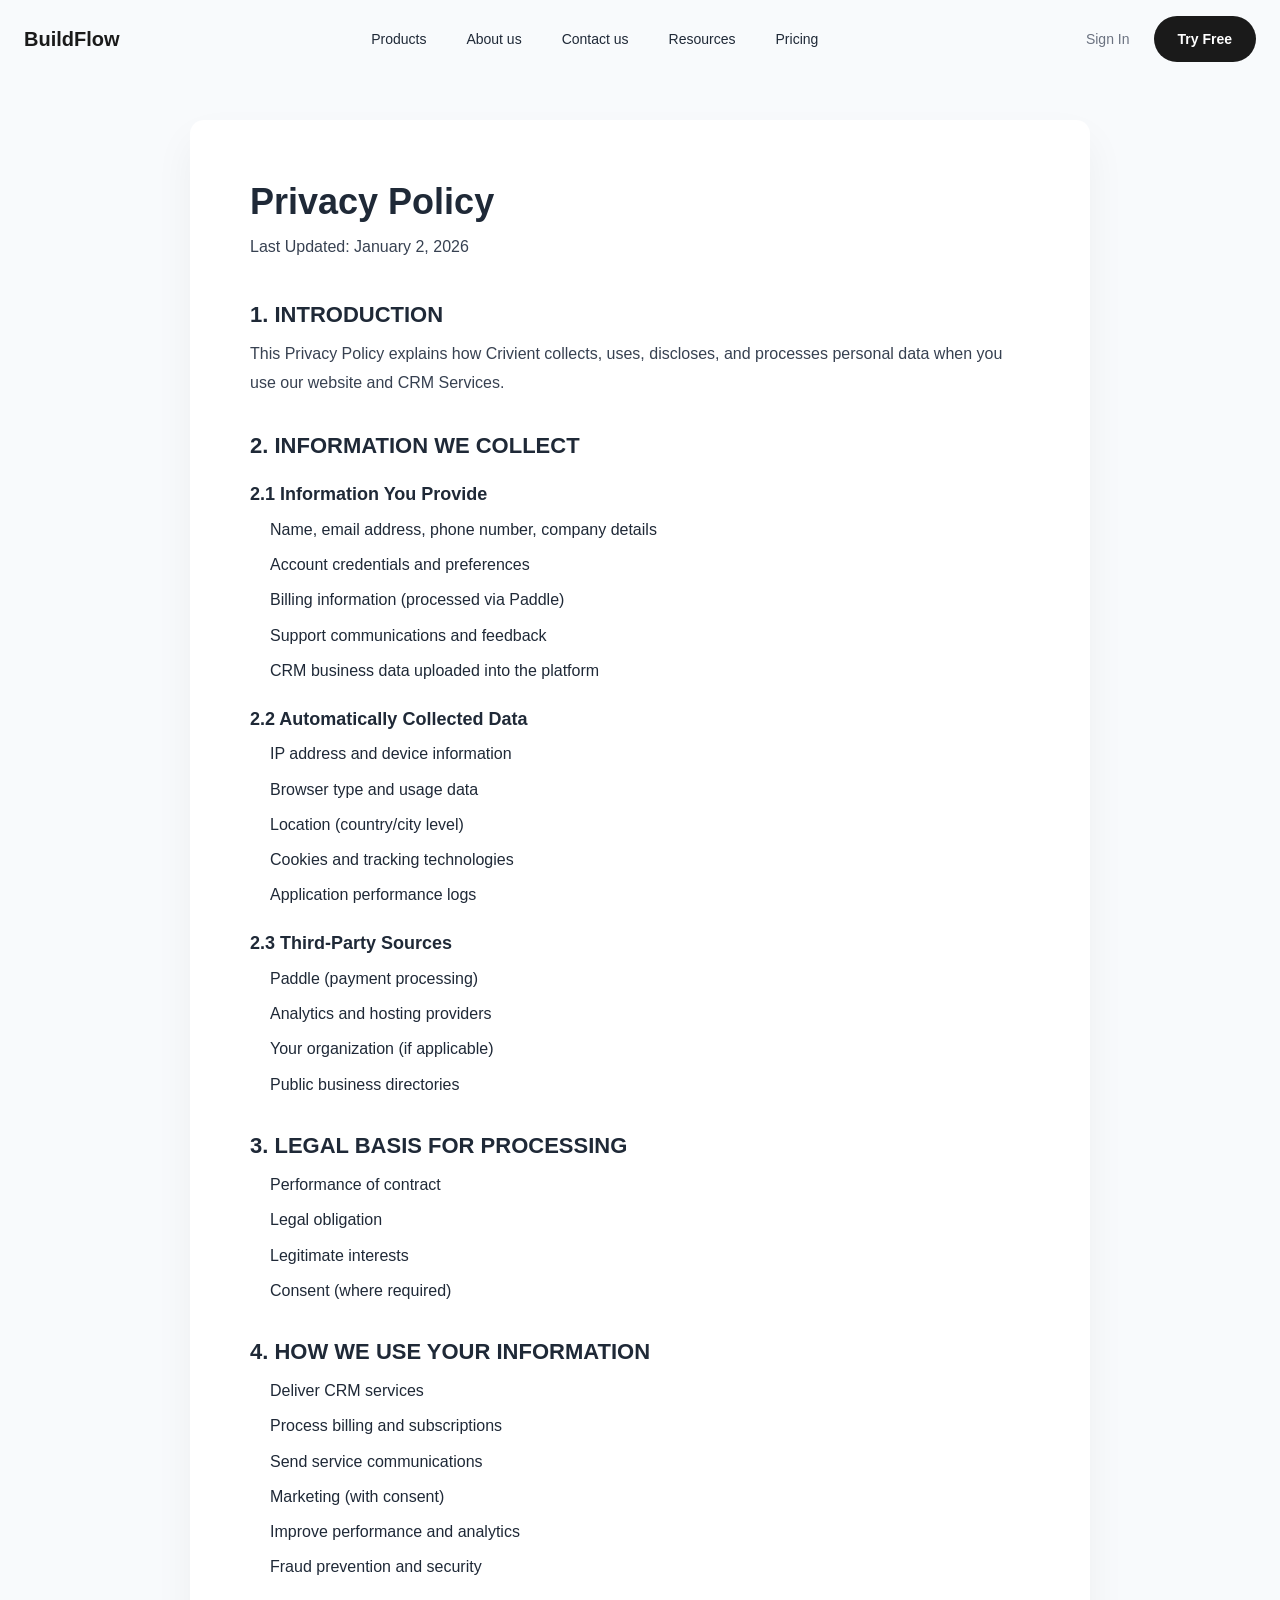
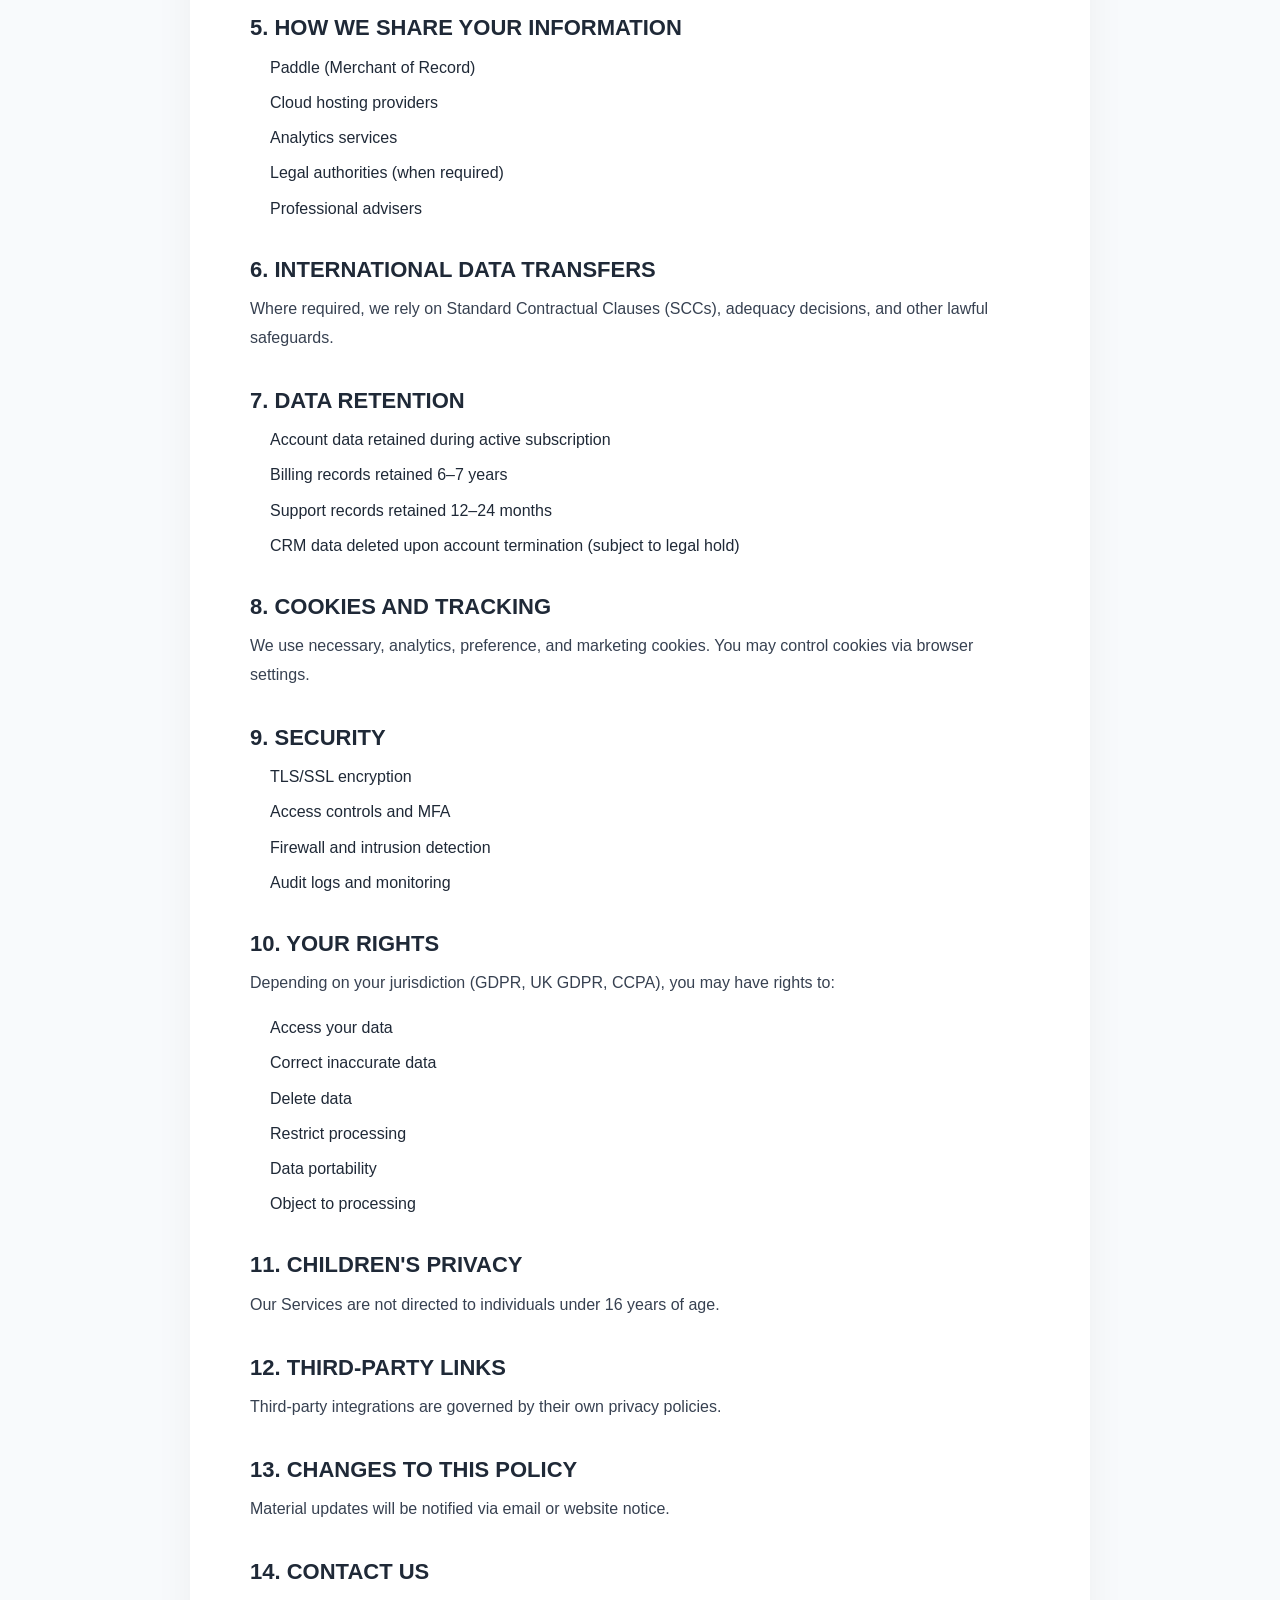
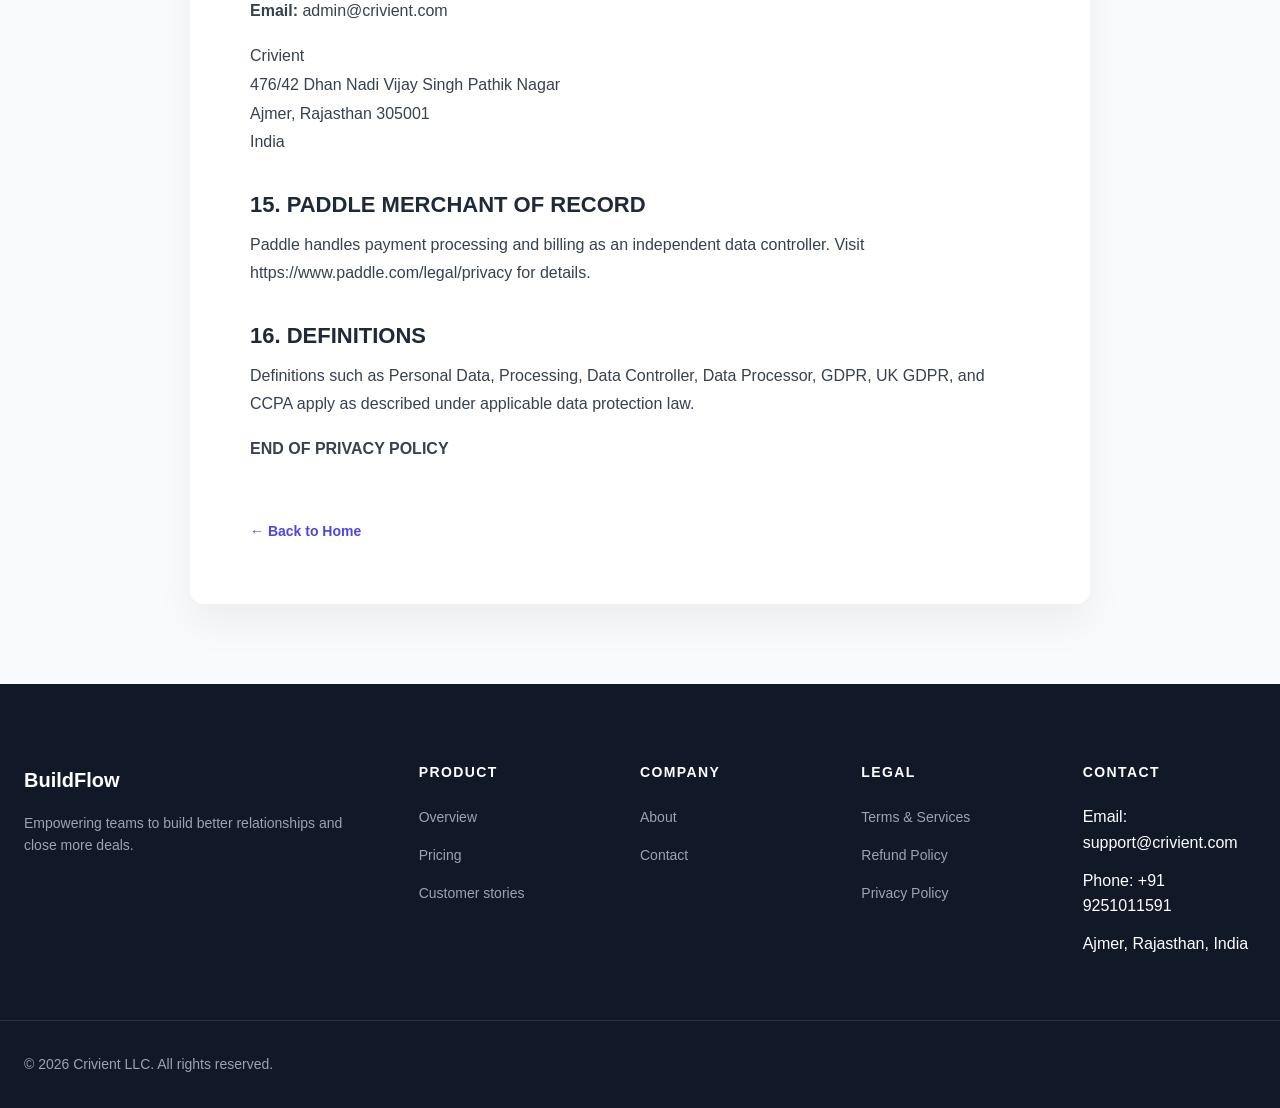
==== privacy.html @ 87975714 "Add files via upload" ====
<!DOCTYPE html>
<html lang="en">
<head>
    <meta charset="UTF-8">
    <title>Privacy Policy | BuildFlow</title>
    <meta name="viewport" content="width=device-width, initial-scale=1.0">
    <link rel="stylesheet" href="styles.css">
</head>

<body>

<!-- ================= NAVBAR ================= -->
<header class="navbar">
  <div class="nav-container">
    <div class="logo">BuildFlow</div>

    <nav class="nav-menu">
      <div class="nav-item"><a href="#">Products</a></div>
      <div class="nav-item"><a href="#">About us</a></div>
      <div class="nav-item"><a href="#">Contact us</a></div>
      <div class="nav-item"><a href="#">Resources</a></div>
      <div class="nav-item"><a href="#">Pricing</a></div>
    </nav>

    <div class="nav-actions">
      <a href="#" class="btn-text">Sign In</a>
      <a href="#" class="btn-primary">Try Free</a>
    </div>
  </div>
</header>


<!-- ================= LEGAL CONTENT ================= -->
<section class="legal-wrapper">
  <div class="legal-box">

    <div class="legal-header">
      <h1>Privacy Policy</h1>
      <p class="legal-updated">Last Updated: January 2, 2026</p>
    </div>

    <h2>1. INTRODUCTION</h2>
    <p>
      This Privacy Policy explains how Crivient collects, uses, discloses,
      and processes personal data when you use our website and CRM Services.
    </p>

    <h2>2. INFORMATION WE COLLECT</h2>

    <h3>2.1 Information You Provide</h3>
    <ul>
      <li>Name, email address, phone number, company details</li>
      <li>Account credentials and preferences</li>
      <li>Billing information (processed via Paddle)</li>
      <li>Support communications and feedback</li>
      <li>CRM business data uploaded into the platform</li>
    </ul>

    <h3>2.2 Automatically Collected Data</h3>
    <ul>
      <li>IP address and device information</li>
      <li>Browser type and usage data</li>
      <li>Location (country/city level)</li>
      <li>Cookies and tracking technologies</li>
      <li>Application performance logs</li>
    </ul>

    <h3>2.3 Third-Party Sources</h3>
    <ul>
      <li>Paddle (payment processing)</li>
      <li>Analytics and hosting providers</li>
      <li>Your organization (if applicable)</li>
      <li>Public business directories</li>
    </ul>

    <h2>3. LEGAL BASIS FOR PROCESSING</h2>
    <ul>
      <li>Performance of contract</li>
      <li>Legal obligation</li>
      <li>Legitimate interests</li>
      <li>Consent (where required)</li>
    </ul>

    <h2>4. HOW WE USE YOUR INFORMATION</h2>
    <ul>
      <li>Deliver CRM services</li>
      <li>Process billing and subscriptions</li>
      <li>Send service communications</li>
      <li>Marketing (with consent)</li>
      <li>Improve performance and analytics</li>
      <li>Fraud prevention and security</li>
    </ul>

    <h2>5. HOW WE SHARE YOUR INFORMATION</h2>
    <ul>
      <li>Paddle (Merchant of Record)</li>
      <li>Cloud hosting providers</li>
      <li>Analytics services</li>
      <li>Legal authorities (when required)</li>
      <li>Professional advisers</li>
    </ul>

    <h2>6. INTERNATIONAL DATA TRANSFERS</h2>
    <p>
      Where required, we rely on Standard Contractual Clauses (SCCs),
      adequacy decisions, and other lawful safeguards.
    </p>

    <h2>7. DATA RETENTION</h2>
    <ul>
      <li>Account data retained during active subscription</li>
      <li>Billing records retained 6–7 years</li>
      <li>Support records retained 12–24 months</li>
      <li>CRM data deleted upon account termination (subject to legal hold)</li>
    </ul>

    <h2>8. COOKIES AND TRACKING</h2>
    <p>
      We use necessary, analytics, preference, and marketing cookies.
      You may control cookies via browser settings.
    </p>

    <h2>9. SECURITY</h2>
    <ul>
      <li>TLS/SSL encryption</li>
      <li>Access controls and MFA</li>
      <li>Firewall and intrusion detection</li>
      <li>Audit logs and monitoring</li>
    </ul>

    <h2>10. YOUR RIGHTS</h2>
    <p>
      Depending on your jurisdiction (GDPR, UK GDPR, CCPA), you may have rights to:
    </p>
    <ul>
      <li>Access your data</li>
      <li>Correct inaccurate data</li>
      <li>Delete data</li>
      <li>Restrict processing</li>
      <li>Data portability</li>
      <li>Object to processing</li>
    </ul>

    <h2>11. CHILDREN'S PRIVACY</h2>
    <p>
      Our Services are not directed to individuals under 16 years of age.
    </p>

    <h2>12. THIRD-PARTY LINKS</h2>
    <p>
      Third-party integrations are governed by their own privacy policies.
    </p>

    <h2>13. CHANGES TO THIS POLICY</h2>
    <p>
      Material updates will be notified via email or website notice.
    </p>

    <h2>14. CONTACT US</h2>
    <p><strong>Email:</strong> admin@crivient.com</p>
    <p>
      Crivient<br>
      476/42 Dhan Nadi Vijay Singh Pathik Nagar<br>
      Ajmer, Rajasthan 305001<br>
      India
    </p>

    <h2>15. PADDLE MERCHANT OF RECORD</h2>
    <p>
      Paddle handles payment processing and billing as an independent data controller.
      Visit https://www.paddle.com/legal/privacy for details.
    </p>

    <h2>16. DEFINITIONS</h2>
    <p>
      Definitions such as Personal Data, Processing, Data Controller,
      Data Processor, GDPR, UK GDPR, and CCPA apply as described under
      applicable data protection law.
    </p>

    <div class="legal-divider"></div>

    <p><strong>END OF PRIVACY POLICY</strong></p>
    <a href="index.html" class="legal-back">← Back to Home</a>

  </div>
</section>


<!-- ================= FOOTER ================= -->
<footer class="footer">
  <div class="container footer-grid">

    <div class="footer-brand">
      <div class="logo">BuildFlow</div>
      <p>Empowering teams to build better relationships and close more deals.</p>
    </div>

    <div class="footer-links">
      <h4>Product</h4>
      <ul>
        <li><a href="#">Overview</a></li>
        <li><a href="#">Pricing</a></li>
        <li><a href="#">Customer stories</a></li>
      </ul>
    </div>

    <div class="footer-links">
      <h4>Company</h4>
      <ul>
        <li><a href="#">About</a></li>
        <li><a href="#">Contact</a></li>
      </ul>
    </div>

    <div class="footer-links">
      <h4>Legal</h4>
      <ul>
        <li><a href="terms.html">Terms & Services</a></li>
        <li><a href="refund.html">Refund Policy</a></li>
        <li><a href="privacy.html">Privacy Policy</a></li>
      </ul>
    </div>

    <div class="footer-links">
      <h4>Contact</h4>
      <ul>
        <li>Email: support@crivient.com</li>
        <li>Phone: +91 9251011591</li>
        <li>Ajmer, Rajasthan, India</li>
      </ul>
    </div>

  </div>

  <div class="footer-bottom container">
    <p>© 2026 Crivient LLC. All rights reserved.</p>
    
  </div>
</footer>



</body>
</html>
---- styles.css ----
/* =====================================================
   CSS Variables & Reset
   ===================================================== */
:root {
    /* Colors */
    --color-primary: #1a1a1a;
    --color-secondary: #4f46e5;
    --color-accent: #7c3aed;
    --color-text: #1f2937;
    --color-text-light: #6b7280;
    --color-text-lighter: #9ca3af;
    --color-bg: #ffffff;
    --color-bg-alt: #f9fafb;
    --color-bg-dark: #111827;
    --color-border: #e5e7eb;
    --color-success: #10b981;
    --color-warning: #f59e0b;
    
    /* Typography */
    --font-family: 'Inter', -apple-system, BlinkMacSystemFont, 'Segoe UI', Roboto, sans-serif;
    --font-size-xs: 0.75rem;
    --font-size-sm: 0.875rem;
    --font-size-base: 1rem;
    --font-size-lg: 1.125rem;
    --font-size-xl: 1.25rem;
    --font-size-2xl: 1.5rem;
    --font-size-3xl: 2rem;
    --font-size-4xl: 2.5rem;
    --font-size-5xl: 3.5rem;
    --font-size-6xl: 4.5rem;
    
    /* Spacing */
    --spacing-xs: 0.25rem;
    --spacing-sm: 0.5rem;
    --spacing-md: 1rem;
    --spacing-lg: 1.5rem;
    --spacing-xl: 2rem;
    --spacing-2xl: 3rem;
    --spacing-3xl: 4rem;
    --spacing-4xl: 6rem;
    
    /* Border Radius */
    --radius-sm: 0.25rem;
    --radius-md: 0.5rem;
    --radius-lg: 0.75rem;
    --radius-xl: 1rem;
    --radius-2xl: 1.5rem;
    --radius-full: 9999px;
    
    /* Shadows */
    --shadow-sm: 0 1px 2px 0 rgb(0 0 0 / 0.05);
    --shadow-md: 0 4px 6px -1px rgb(0 0 0 / 0.1), 0 2px 4px -2px rgb(0 0 0 / 0.1);
    --shadow-lg: 0 10px 15px -3px rgb(0 0 0 / 0.1), 0 4px 6px -4px rgb(0 0 0 / 0.1);
    --shadow-xl: 0 20px 25px -5px rgb(0 0 0 / 0.1), 0 8px 10px -6px rgb(0 0 0 / 0.1);
    --shadow-2xl: 0 25px 50px -12px rgb(0 0 0 / 0.25);
    
    /* Transitions */
    --transition-fast: 150ms ease;
    --transition-base: 250ms ease;
    --transition-slow: 350ms ease;
    
    /* Container */
    --container-max: 1280px;
    --container-padding: 1.5rem;
}

/* Reset */
*, *::before, *::after {
    box-sizing: border-box;
    margin: 0;
    padding: 0;
}

html {
    scroll-behavior: smooth;
    -webkit-font-smoothing: antialiased;
    -moz-osx-font-smoothing: grayscale;
}

body {
    font-family: var(--font-family);
    font-size: var(--font-size-base);
    line-height: 1.6;
    color: var(--color-text);
    background-color: var(--color-bg);
    overflow-x: hidden;
}
.legal-page {
  padding: 80px 20px;
  background: #f9fafb;
}

.legal-container {
    
  max-width: 900px;
  margin: auto;
  background: #ffffff;
  padding: 50px;
  border-radius: 12px;
  box-shadow: 0 10px 30px rgba(0,0,0,0.05);
}

.legal-container h1 {
  font-size: 36px;
  margin-bottom: 10px;
}

.last-updated {
  color: #6b7280;
  margin-bottom: 30px;
}

.legal-container h2 {
  margin-top: 30px;
  font-size: 22px;
}

.legal-container h3 {
  margin-top: 20px;
  font-size: 18px;
}

.legal-container p {
  margin: 10px 0;
  line-height: 1.7;
}

.legal-container ul {
  margin: 10px 0 10px 20px;
}

.footer-note {
  margin-top: 40px;
  font-weight: 500;
}

a {
    color: inherit;
    text-decoration: none;
}

ul {
    list-style: none;
}

img {
    max-width: 100%;
    height: auto;
    display: block;
}

button {
    font-family: inherit;
    cursor: pointer;
    border: none;
    background: none;
}

/* =====================================================
   Layout
   ===================================================== */
.container {
    width: 100%;
    max-width: var(--container-max);
    margin: 0 auto;
    padding: 0 var(--container-padding);
}


/* =====================================================
   Typography
   ===================================================== */
h1, h2, h3, h4, h5, h6 {
    font-weight: 700;
    line-height: 1.2;
}

.gradient-text {
    background: linear-gradient(135deg, var(--color-secondary), var(--color-accent));
    -webkit-background-clip: text;
    -webkit-text-fill-color: transparent;
    background-clip: text;
}

/* =====================================================
   Buttons
   ===================================================== */
.btn-primary {
    display: inline-flex;
    align-items: center;
    justify-content: center;
    padding: 0.75rem 1.5rem;
    font-size: var(--font-size-sm);
    font-weight: 600;
    color: #fff;
    background: var(--color-primary);
    border-radius: var(--radius-full);
    transition: all var(--transition-base);
}

.btn-primary:hover {
    background: #333;
    transform: translateY(-2px);
    box-shadow: var(--shadow-lg);
}

.btn-secondary {
    display: inline-flex;
    align-items: center;
    justify-content: center;
    gap: 0.5rem;
    padding: 0.75rem 1.5rem;
    font-size: var(--font-size-sm);
    font-weight: 600;
    color: var(--color-text);
    background: #fff;
    border: 2px solid var(--color-border);
    border-radius: var(--radius-full);
    transition: all var(--transition-base);
}

.btn-secondary:hover {
    border-color: var(--color-primary);
    background: var(--color-bg-alt);
}

.btn-outline {
    display: inline-flex;
    align-items: center;
    justify-content: center;
    padding: 0.75rem 1.5rem;
    font-size: var(--font-size-sm);
    font-weight: 600;
    color: var(--color-primary);
    background: transparent;
    border: 2px solid var(--color-primary);
    border-radius: var(--radius-full);
    transition: all var(--transition-base);
}

.btn-outline:hover {
    background: var(--color-primary);
    color: #fff;
}

.btn-text {
    padding: 0.5rem 1rem;
    font-size: var(--font-size-sm);
    font-weight: 500;
    color: var(--color-text-light);
    transition: color var(--transition-fast);
}

.btn-text:hover {
    color: var(--color-text);
}

.btn-large {
    padding: 1rem 2rem;
    font-size: var(--font-size-base);
}

.btn-full {
    width: 100%;
}

.play-icon {
    width: 20px;
    height: 20px;
    display: flex;
    align-items: center;
    justify-content: center;
    font-size: 10px;
    background: var(--color-primary);
    color: #fff;
    border-radius: 50%;
}

/* =====================================================
   Navigation
   ===================================================== */
.navbar {
    position: fixed;
    top: 0;
    left: 0;
    right: 0;
    z-index: 1000;
    padding: 1rem 0;
    background: transparent;
    transition: all var(--transition-base);
}

.navbar.scrolled {
    padding: 0.75rem 0;
    background: rgba(255, 255, 255, 0.95);
    backdrop-filter: blur(10px);
    box-shadow: var(--shadow-sm);
}

.nav-container {
    max-width: var(--container-max);
    margin: 0 auto;
    padding: 0 var(--container-padding);
    display: flex;
    align-items: center;
    justify-content: space-between;
}

.logo {
    display: flex;
    align-items: center;
    gap: 0.5rem;
    font-size: var(--font-size-xl);
    font-weight: 800;
    color: var(--color-primary);
}

.logo-icon {
    color: var(--color-secondary);
    font-size: var(--font-size-2xl);
}

.nav-menu {
    display: flex;
    align-items: center;
    gap: 0.5rem;
}

.nav-item {
    position: relative;
}

.nav-item > a {
    display: flex;
    align-items: center;
    gap: 0.25rem;
    padding: 0.75rem 1rem;
    font-size: var(--font-size-sm);
    font-weight: 500;
    color: var(--color-text);
    transition: color var(--transition-fast);
}

.nav-item > a:hover {
    color: var(--color-secondary);
}

.nav-item .arrow {
    font-size: 10px;
    transition: transform var(--transition-fast);
}

.nav-item:hover .arrow {
    transform: rotate(180deg);
}

/* Dropdown */
.dropdown {
    position: absolute;
    top: 100%;
    left: 50%;
    transform: translateX(-50%) translateY(10px);
    min-width: 320px;
    padding: 1rem;
    background: #fff;
    border-radius: var(--radius-xl);
    box-shadow: var(--shadow-xl);
    opacity: 0;
    visibility: hidden;
    transition: all var(--transition-base);
}

.nav-item:hover .dropdown {
    opacity: 1;
    visibility: visible;
    transform: translateX(-50%) translateY(0);
}

.dropdown-grid {
    display: grid;
    gap: 0.5rem;
}

.dropdown-item {
    display: flex;
    align-items: flex-start;
    gap: 1rem;
    padding: 0.75rem;
    border-radius: var(--radius-lg);
    transition: background var(--transition-fast);
}

.dropdown-item:hover {
    background: var(--color-bg-alt);
}

.dropdown-icon {
    font-size: 1.5rem;
}

.dropdown-item h4 {
    font-size: var(--font-size-sm);
    font-weight: 600;
    margin-bottom: 0.125rem;
}

.dropdown-item p {
    font-size: var(--font-size-xs);
    color: var(--color-text-light);
}

/* Templates Dropdown */
.dropdown-templates {
    min-width: 400px;
}

.templates-grid {
    display: grid;
    grid-template-columns: repeat(2, 1fr);
    gap: 1rem;
    margin-bottom: 1rem;
}

.template-thumb {
    text-align: center;
}

.thumb-img {
    height: 80px;
    border-radius: var(--radius-md);
    margin-bottom: 0.5rem;
}

.template-thumb span {
    font-size: var(--font-size-sm);
    font-weight: 500;
}

.dropdown-view-all {
    display: block;
    text-align: center;
    padding: 0.75rem;
    font-size: var(--font-size-sm);
    font-weight: 600;
    color: var(--color-secondary);
    border-top: 1px solid var(--color-border);
    margin-top: 0.5rem;
}

.nav-actions {
    display: flex;
    align-items: center;
    gap: 0.5rem;
}

/* Mobile Toggle */
.mobile-toggle {
    display: none;
    flex-direction: column;
    gap: 5px;
    padding: 0.5rem;
}

.mobile-toggle span {
    width: 24px;
    height: 2px;
    background: var(--color-primary);
    transition: all var(--transition-fast);
}

/* =====================================================
   Hero Section
   ===================================================== */
.hero {
    position: relative;
    min-height: 100vh;
    display: flex;
    align-items: center;
    padding-top: 100px;
    overflow: hidden;
}

.hero-bg {
    position: absolute;
    inset: 0;
    z-index: -1;
}

.hero-gradient {
    position: absolute;
    inset: 0;
    background: linear-gradient(135deg, #f8fafc 0%, #e0e7ff 50%, #f8fafc 100%);
}

.hero-shapes {
    position: absolute;
    inset: 0;
}

.shape {
    position: absolute;
    border-radius: 50%;
    filter: blur(60px);
    opacity: 0.5;
    animation: float 20s ease-in-out infinite;
}

.shape-1 {
    width: 400px;
    height: 400px;
    background: linear-gradient(135deg, #a5b4fc, #818cf8);
    top: -100px;
    right: -100px;
}

.shape-2 {
    width: 300px;
    height: 300px;
    background: linear-gradient(135deg, #c4b5fd, #a78bfa);
    bottom: 10%;
    left: -50px;
    animation-delay: -5s;
}

.shape-3 {
    width: 200px;
    height: 200px;
    background: linear-gradient(135deg, #fcd34d, #f59e0b);
    top: 40%;
    right: 20%;
    animation-delay: -10s;
}

@keyframes float {
    0%, 100% { transform: translate(0, 0) scale(1); }
    25% { transform: translate(30px, -30px) scale(1.1); }
    50% { transform: translate(-20px, 20px) scale(0.95); }
    75% { transform: translate(20px, 10px) scale(1.05); }
}

.hero-container {
    max-width: var(--container-max);
    margin: 0 auto;
    padding: 0 var(--container-padding);
    display: grid;
    grid-template-columns: 1fr 1fr;
    gap: 4rem;
    align-items: center;
}

.hero-content {
    max-width: 600px;
}

.hero-badge {
    display: inline-flex;
    align-items: center;
    gap: 0.5rem;
    padding: 0.5rem 1rem;
    font-size: var(--font-size-sm);
    font-weight: 500;
    color: var(--color-secondary);
    background: rgba(79, 70, 229, 0.1);
    border-radius: var(--radius-full);
    margin-bottom: 1.5rem;
}

.badge-dot {
    width: 8px;
    height: 8px;
    background: var(--color-success);
    border-radius: 50%;
    animation: pulse 2s ease-in-out infinite;
}

@keyframes pulse {
    0%, 100% { opacity: 1; }
    50% { opacity: 0.5; }
}

.hero-title {
    font-size: var(--font-size-5xl);
    font-weight: 800;
    line-height: 1.1;
    margin-bottom: 1.5rem;
}

.hero-subtitle {
    font-size: var(--font-size-lg);
    color: var(--color-text-light);
    margin-bottom: 2rem;
    line-height: 1.7;
}

.hero-cta {
    display: flex;
    flex-wrap: wrap;
    gap: 1rem;
    margin-bottom: 1.5rem;
}

.hero-note {
    font-size: var(--font-size-sm);
    color: var(--color-text-lighter);
}

/* Hero Visual */
.hero-visual {
    position: relative;
}

.browser-mockup {
    background: #fff;
    border-radius: var(--radius-xl);
    box-shadow: var(--shadow-2xl);
    overflow: hidden;
    transform: perspective(1000px) rotateY(-5deg) rotateX(5deg);
    transition: transform var(--transition-slow);
}

.browser-mockup:hover {
    transform: perspective(1000px) rotateY(0) rotateX(0);
}

.browser-header {
    display: flex;
    align-items: center;
    gap: 1rem;
    padding: 1rem 1.5rem;
    background: var(--color-bg-alt);
    border-bottom: 1px solid var(--color-border);
}

.browser-dots {
    display: flex;
    gap: 0.5rem;
}

.browser-dots span {
    width: 12px;
    height: 12px;
    border-radius: 50%;
}

.browser-dots span:nth-child(1) { background: #ef4444; }
.browser-dots span:nth-child(2) { background: #f59e0b; }
.browser-dots span:nth-child(3) { background: #10b981; }

.browser-address {
    flex: 1;
    height: 28px;
    background: #fff;
    border-radius: var(--radius-sm);
}
.browser-content  {
    height: 350px;
    flex: 1;
    /* height: 1000 px; */
    width:1000 px; 
    background-image: url("f1.webp");
    background-size: cover;        /* makes image cover entire area */
    background-position: center;   /* center the image */
    background-repeat: no-repeat;  /* prevent tiling */
    border-radius: var(--radius-md);
    opacity: 0.8;
}

/* .browser-content {
    height: 350px;
    background: linear-gradient(180deg, #f8fafc, #fff);
    padding: 1.5rem;
} */

.demo-site {
    height: 100%;
    display: flex;
    flex-direction: column;
    gap: 1rem;
}

.demo-nav {
    height: 20px;
    background: var(--color-bg-alt);
    border-radius: var(--radius-sm);
}

/* .demo-hero {
    flex: 1;
    background: linear-gradient(135deg, var(--color-secondary), var(--color-accent));
    border-radius: var(--radius-md);
    opacity: 0.8;
} */
/* .demo-hero {
    flex: 1;
    background: 
        linear-gradient(135deg, var(--color-secondary), var(--color-accent)),
        url("D://FF2//f.png");
    background-size: cover;
    background-position: center;
    background-repeat: no-repeat;
    border-radius: var(--radius-md);
} */

/* .demo-hero {
    flex: 1;
    height: 100 px;
    width:100 px; 
    background-image: url("f.png");
    background-size: cover;        /* makes image cover entire area */
    /* background-position: center;   /* center the image */
    /* background-repeat: no-repeat;  prevent tiling */
    /* border-radius: var(--radius-md); */
    /* opacity: 0.8;
} */ 

.demo-grid {
    display: grid;
    grid-template-columns: repeat(3, 1fr);
    gap: 0.5rem;
}

.demo-card {
    height: 40px;
    background: var(--color-bg-alt);
    border-radius: var(--radius-sm);
}

/* Floating Cards */
.floating-card {
    position: absolute;
    display: flex;
    align-items: center;
    gap: 0.75rem;
    padding: 1rem 1.25rem;
    background: #fff;
    border-radius: var(--radius-lg);
    box-shadow: var(--shadow-xl);
    animation: bounce 3s ease-in-out infinite;
}

.card-1 {
    top: 20%;
    right: -20px;
    animation-delay: -1s;
}

.card-2 {
    bottom: 20%;
    left: -20px;
    animation-delay: -2s;
}

@keyframes bounce {
    0%, 100% { transform: translateY(0); }
    50% { transform: translateY(-10px); }
}

.card-icon {
    font-size: 1.25rem;
}

.card-text {
    font-size: var(--font-size-sm);
    font-weight: 600;
}

/* Scroll Indicator */
.scroll-indicator {
    position: absolute;
    bottom: 2rem;
    left: 50%;
    transform: translateX(-50%);
}

.mouse {
    width: 24px;
    height: 40px;
    border: 2px solid var(--color-text-lighter);
    border-radius: 12px;
    display: flex;
    justify-content: center;
    padding-top: 8px;
}

.wheel {
    width: 4px;
    height: 8px;
    background: var(--color-text-lighter);
    border-radius: 2px;
    animation: scroll 2s ease-in-out infinite;
}

@keyframes scroll {
    0% { opacity: 1; transform: translateY(0); }
    100% { opacity: 0; transform: translateY(10px); }
}

/* =====================================================
   Brands Section
   ===================================================== */
.brands {
    padding: 3rem 0;
    background: var(--color-bg);
    border-bottom: 1px solid var(--color-border);
}

.brands-title {
    text-align: center;
    font-size: var(--font-size-sm);
    color: var(--color-text-lighter);
    margin-bottom: 2rem;
    text-transform: uppercase;
    letter-spacing: 0.1em;
}

.brands-grid {
    display: flex;
    justify-content: center;
    align-items: center;
    flex-wrap: wrap;
    gap: 3rem;
}

.brand-logo {
    font-size: var(--font-size-lg);
    font-weight: 700;
    color: var(--color-text-lighter);
    opacity: 0.5;
    transition: opacity var(--transition-fast);
}

.brand-item:hover .brand-logo {
    opacity: 1;
}

/* =====================================================
   Section Styles
   ===================================================== */
section {
    padding: 6rem 0;
}

.section-header {
    text-align: center;
    max-width: 700px;
    margin: 0 auto 4rem;
}

.section-label {
    display: inline-block;
    font-size: var(--font-size-sm);
    font-weight: 600;
    color: var(--color-secondary);
    text-transform: uppercase;
    letter-spacing: 0.1em;
    margin-bottom: 1rem;
}

.section-title {
    font-size: var(--font-size-4xl);
    margin-bottom: 1rem;
}

.section-subtitle {
    font-size: var(--font-size-lg);
    color: var(--color-text-light);
}

/* =====================================================
   Features Section
   ===================================================== */
.features {
    background: var(--color-bg-alt);
}

.features-grid {
    display: grid;
    grid-template-columns: repeat(3, 1fr);
    gap: 1.5rem;
}

.feature-card {
    background: #fff;
    border-radius: var(--radius-xl);
    padding: 2rem;
    transition: all var(--transition-base);
}

.feature-card:hover {
    transform: translateY(-5px);
    box-shadow: var(--shadow-lg);
}

.feature-card.feature-large {
    grid-column: span 2;
    display: grid;
    grid-template-columns: 1fr 1fr;
    gap: 2rem;
    align-items: center;
}

.feature-card.feature-large:last-child {
    direction: rtl;
}

.feature-card.feature-large:last-child > * {
    direction: ltr;
}

.feature-icon {
    font-size: 2rem;
    margin-bottom: 1rem;
    display: block;
}

.feature-card h3 {
    font-size: var(--font-size-xl);
    margin-bottom: 0.75rem;
}

.feature-card p {
    color: var(--color-text-light);
    margin-bottom: 1rem;
}

.feature-link {
    font-size: var(--font-size-sm);
    font-weight: 600;
    color: var(--color-secondary);
}

.feature-link:hover {
    color: var(--color-accent);
}

/* Feature Visuals */
/* .feature-visual {
    background: var(--color-bg-alt);
    border-radius: var(--radius-lg);
    padding: 1.5rem;
    min-height: 200px;
} */
.feature-visual {
    position: relative;
    border-radius: var(--radius-lg);
    padding: 1.5rem;
    min-height: 200px;
    background: 
        linear-gradient(rgba(0,0,0,0.4), rgba(0,0,0,0.4)),
        url("f3.png") center/cover no-repeat;
}
.visual-editor {
    display: flex;
    gap: 1rem;
    height: 100%;
}

.editor-sidebar {
    width: 50px;
    background: #fff;
    border-radius: var(--radius-sm);
}

.editor-canvas {
    flex: 1;
    display: flex;
    flex-direction: column;
    gap: 0.75rem;
}

.canvas-block {
    background: #fff;
    border-radius: var(--radius-sm);
    animation: shimmer 2s ease-in-out infinite;
}

@keyframes shimmer {
    0%, 100% { opacity: 1; }
    50% { opacity: 0.5; }
}

.analytics-preview {
    height: 100%;
}

.analytics-header {
    display: flex;
    gap: 1rem;
    margin-bottom: 1.5rem;
}

.analytics-header span {
    width: 80px;
    height: 30px;
    background: #fff;
    border-radius: var(--radius-sm);
}

.analytics-chart {
    display: flex;
    align-items: flex-end;
    gap: 0.5rem;
    height: calc(100% - 50px);
}

.analytics-chart .bar {
    flex: 1;
    background: linear-gradient(180deg, var(--color-secondary), var(--color-accent));
    border-radius: var(--radius-sm) var(--radius-sm) 0 0;
    animation: grow 1s ease-out forwards;
}

@keyframes grow {
    from { height: 0; }
}

/* =====================================================
   Templates Section
   ===================================================== */
.templates {
    background: #fff;
}

.templates-filter {
    display: flex;
    justify-content: center;
    flex-wrap: wrap;
    gap: 0.5rem;
    margin-bottom: 3rem;
}

.filter-btn {
    padding: 0.75rem 1.5rem;
    font-size: var(--font-size-sm);
    font-weight: 500;
    color: var(--color-text-light);
    background: transparent;
    border-radius: var(--radius-full);
    transition: all var(--transition-fast);
}

.filter-btn:hover,
.filter-btn.active {
    color: var(--color-text);
    background: var(--color-bg-alt);
}

.templates-grid {
    display: grid;
    grid-template-columns: repeat(3, 1fr);
    gap: 1.5rem;
}

.template-card {
    background: #fff;
    border-radius: var(--radius-xl);
    overflow: hidden;
    transition: all var(--transition-base);
    box-shadow: var(--shadow-sm);
}

.template-card:hover {
    transform: translateY(-5px);
    box-shadow: var(--shadow-xl);
}

.template-preview {
    position: relative;
    height: 250px;
    overflow: hidden;
}



.template-overlay {
    position: absolute;
    inset: 0;
    background: rgba(0, 0, 0, 0.7);
    display: flex;
    flex-direction: column;
    justify-content: center;
    align-items: center;
    gap: 1rem;
    opacity: 0;
    transition: opacity var(--transition-base);
} 

.template-card:hover .template-overlay {
    opacity: 1;
}

.btn-preview,
.btn-use {
    padding: 0.75rem 1.5rem;
    font-size: var(--font-size-sm);
    font-weight: 600;
    border-radius: var(--radius-full);
    transition: all var(--transition-fast);
}

.btn-preview {
    background: #fff;
    color: var(--color-text);
}

.btn-use {
    background: var(--color-secondary);
    color: #fff;
}

.template-info {
    padding: 1.25rem;
}

.template-info h4 {
    font-size: var(--font-size-base);
    margin-bottom: 0.25rem;
}

.template-info span {
    font-size: var(--font-size-sm);
    color: var(--color-text-light);
}

.templates-cta {
    text-align: center;
    margin-top: 3rem;
}

/* =====================================================
   How It Works
   ===================================================== */
.how-it-works {
    background: var(--color-bg-alt);
}

.steps-grid {
    display: grid;
    grid-template-columns: repeat(4, 1fr);
    gap: 2rem;
}

.step-card {
    text-align: center;
    padding: 2rem;
}

.step-number {
    width: 60px;
    height: 60px;
    display: flex;
    align-items: center;
    justify-content: center;
    font-size: var(--font-size-2xl);
    font-weight: 800;
    color: #fff;
    background: linear-gradient(135deg, var(--color-secondary), var(--color-accent));
    border-radius: 50%;
    margin: 0 auto 1.5rem;
}

.step-card h3 {
    font-size: var(--font-size-lg);
    margin-bottom: 0.75rem;
}

.step-card p {
    font-size: var(--font-size-sm);
    color: var(--color-text-light);
}

/* =====================================================
   Pricing Section
   ===================================================== */
.pricing {
    background: #fff;
}

.pricing-toggle {
    display: flex;
    align-items: center;
    justify-content: center;
    gap: 1rem;
    margin-bottom: 3rem;
}

.toggle-label {
    font-size: var(--font-size-sm);
    font-weight: 500;
    color: var(--color-text-light);
}

.save-badge {
    display: inline-block;
    padding: 0.25rem 0.5rem;
    font-size: var(--font-size-xs);
    font-weight: 600;
    color: #fff;
    background: var(--color-success);
    border-radius: var(--radius-sm);
    margin-left: 0.5rem;
}

.toggle-switch {
    position: relative;
    width: 50px;
    height: 28px;
}

.toggle-switch input {
    opacity: 0;
    width: 0;
    height: 0;
}

.toggle-slider {
    position: absolute;
    inset: 0;
    background: var(--color-border);
    border-radius: var(--radius-full);
    cursor: pointer;
    transition: var(--transition-fast);
}

.toggle-slider::before {
    content: '';
    position: absolute;
    width: 22px;
    height: 22px;
    left: 3px;
    bottom: 3px;
    background: #fff;
    border-radius: 50%;
    transition: var(--transition-fast);
}

.toggle-switch input:checked + .toggle-slider {
    background: var(--color-secondary);
}

.toggle-switch input:checked + .toggle-slider::before {
    transform: translateX(22px);
}

.pricing-grid {
    display: grid;
    grid-template-columns: repeat(3, 1fr);
    gap: 1.5rem;
    align-items: start;
}

.pricing-card {
    background: #fff;
    border: 2px solid var(--color-border);
    border-radius: var(--radius-xl);
    padding: 2rem;
    transition: all var(--transition-base);
}

.pricing-card:hover {
    border-color: var(--color-text-lighter);
}

.pricing-card.popular {
    border-color: var(--color-secondary);
    position: relative;
    transform: scale(1.05);
    box-shadow: var(--shadow-xl);
}

.popular-badge {
    position: absolute;
    top: -12px;
    left: 50%;
    transform: translateX(-50%);
    padding: 0.25rem 1rem;
    font-size: var(--font-size-xs);
    font-weight: 600;
    color: #fff;
    background: var(--color-secondary);
    border-radius: var(--radius-full);
}

.pricing-header {
    text-align: center;
    margin-bottom: 1.5rem;
}

.pricing-header h3 {
    font-size: var(--font-size-xl);
    margin-bottom: 0.25rem;
}

.pricing-header p {
    font-size: var(--font-size-sm);
    color: var(--color-text-light);
}

.pricing-price {
    text-align: center;
    margin-bottom: 2rem;
    padding-bottom: 2rem;
    border-bottom: 1px solid var(--color-border);
}

.currency {
    font-size: var(--font-size-xl);
    font-weight: 600;
    vertical-align: top;
}

.amount {
    font-size: var(--font-size-5xl);
    font-weight: 800;
}

.period {
    font-size: var(--font-size-sm);
    color: var(--color-text-light);
}

.pricing-features {
    margin-bottom: 2rem;
}

.pricing-features li {
    display: flex;
    align-items: center;
    gap: 0.75rem;
    padding: 0.75rem 0;
    font-size: var(--font-size-sm);
}

.pricing-features li.disabled {
    color: var(--color-text-lighter);
}

.check {
    color: var(--color-success);
    font-weight: 700;
}

.x {
    color: var(--color-text-lighter);
}

/* =====================================================
   Testimonials
   ===================================================== */
.testimonials {
    background: var(--color-bg-alt);
}

.testimonials-slider {
    max-width: 700px;
    margin: 0 auto;
    position: relative;
}

.testimonial-card {
    display: none;
    background: #fff;
    border-radius: var(--radius-xl);
    padding: 3rem;
    text-align: center;
    box-shadow: var(--shadow-md);
}

.testimonial-card.active {
    display: block;
    animation: fadeIn 0.5s ease;
}

@keyframes fadeIn {
    from { opacity: 0; transform: translateY(20px); }
    to { opacity: 1; transform: translateY(0); }
}

.stars {
    color: #f59e0b;
    font-size: var(--font-size-xl);
    margin-bottom: 1.5rem;
}

.testimonial-content p {
    font-size: var(--font-size-xl);
    font-style: italic;
    line-height: 1.7;
    margin-bottom: 2rem;
}

.testimonial-author {
    display: flex;
    align-items: center;
    justify-content: center;
    gap: 1rem;
}

.author-avatar {
    width: 50px;
    height: 50px;
    display: flex;
    align-items: center;
    justify-content: center;
    font-weight: 700;
    color: #fff;
    background: linear-gradient(135deg, var(--color-secondary), var(--color-accent));
    border-radius: 50%;
}

.author-info {
    text-align: left;
}

.author-info h4 {
    font-size: var(--font-size-base);
    margin-bottom: 0.125rem;
}

.author-info span {
    font-size: var(--font-size-sm);
    color: var(--color-text-light);
}

.testimonial-dots {
    display: flex;
    justify-content: center;
    gap: 0.5rem;
    margin-top: 2rem;
}

.dot {
    width: 10px;
    height: 10px;
    background: var(--color-border);
    border-radius: 50%;
    cursor: pointer;
    transition: all var(--transition-fast);
}

.dot.active,
.dot:hover {
    background: var(--color-secondary);
}

/* =====================================================
   CTA Section
   ===================================================== */
.cta-section {
    background: linear-gradient(135deg, var(--color-bg-dark) 0%, #1e1b4b 100%);
    padding: 5rem 0;
}

.cta-content {
    text-align: center;
    color: #fff;
}

.cta-content h2 {
    font-size: var(--font-size-4xl);
    margin-bottom: 1rem;
}

.cta-content p {
    font-size: var(--font-size-lg);
    opacity: 0.8;
    margin-bottom: 2rem;
}

.cta-section .btn-primary {
    background: #fff;
    color: var(--color-bg-dark);
}

.cta-section .btn-primary:hover {
    background: var(--color-bg-alt);
}

/* =====================================================
   Footer
   ===================================================== */
.footer {
    background: var(--color-bg-dark);
    color: #fff;
    padding: 5rem 0 2rem;
}

.footer-grid {
    display: grid;
    grid-template-columns: 2fr repeat(4, 1fr);
    gap: 3rem;
    margin-bottom: 4rem;
}

.footer-brand .logo {
    color: #fff;
    margin-bottom: 1rem;
}

.footer-brand p {
    font-size: var(--font-size-sm);
    color: var(--color-text-lighter);
    margin-bottom: 1.5rem;
}

.social-links {
    display: flex;
    gap: 1rem;
}

.social-links a {
    width: 40px;
    height: 40px;
    display: flex;
    align-items: center;
    justify-content: center;
    font-size: var(--font-size-lg);
    color: #fff;
    background: rgba(255, 255, 255, 0.1);
    border-radius: 50%;
    transition: all var(--transition-fast);
}

.social-links a:hover {
    background: var(--color-secondary);
}

.footer-links h4 {
    font-size: var(--font-size-sm);
    font-weight: 600;
    text-transform: uppercase;
    letter-spacing: 0.1em;
    margin-bottom: 1.5rem;
}

.footer-links ul {
    display: flex;
    flex-direction: column;
    gap: 0.75rem;
}

.footer-links a {
    font-size: var(--font-size-sm);
    color: var(--color-text-lighter);
    transition: color var(--transition-fast);
}

.footer-links a:hover {
    color: #fff;
}

.footer-bottom {
    display: flex;
    justify-content: space-between;
    align-items: center;
    padding-top: 2rem;
    border-top: 1px solid rgba(255, 255, 255, 0.1);
}

.footer-bottom p {
    font-size: var(--font-size-sm);
    color: var(--color-text-lighter);
}

.footer-bottom-links {
    display: flex;
    gap: 2rem;
}

.footer-bottom-links a {
    font-size: var(--font-size-sm);
    color: var(--color-text-lighter);
}

.footer-bottom-links a:hover {
    color: #fff;
}

/* =====================================================
   Back to Top
   ===================================================== */
.back-to-top {
    position: fixed;
    bottom: 2rem;
    right: 2rem;
    width: 50px;
    height: 50px;
    display: flex;
    align-items: center;
    justify-content: center;
    font-size: var(--font-size-xl);
    color: #fff;
    background: var(--color-secondary);
    border-radius: 50%;
    box-shadow: var(--shadow-lg);
    opacity: 0;
    visibility: hidden;
    transform: translateY(20px);
    transition: all var(--transition-base);
    z-index: 999;
}

.back-to-top.visible {
    opacity: 1;
    visibility: visible;
    transform: translateY(0);
}

.back-to-top:hover {
    background: var(--color-accent);
    transform: translateY(-3px);
}

/* =====================================================
   Responsive Design
   ===================================================== */
@media (max-width: 1024px) {
    .hero-container {
        grid-template-columns: 1fr;
        text-align: center;
    }
    
    .hero-content {
        max-width: 100%;
    }
    
    .hero-cta {
        justify-content: center;
    }
    
    .hero-visual {
        display: none;
    }
    
    .features-grid {
        grid-template-columns: 1fr;
    }
    
    .feature-card.feature-large {
        grid-column: span 1;
        grid-template-columns: 1fr;
    }
    
    .templates-grid {
        grid-template-columns: repeat(2, 1fr);
    }
    
    .steps-grid {
        grid-template-columns: repeat(2, 1fr);
    }
    
    .pricing-grid {
        grid-template-columns: 1fr;
        max-width: 400px;
        margin: 0 auto;
    }
    
    .pricing-card.popular {
        transform: none;
    }
    
    .footer-grid {
        grid-template-columns: repeat(2, 1fr);
    }
}

@media (max-width: 768px) {
    :root {
        --font-size-5xl: 2.5rem;
        --font-size-4xl: 2rem;
        --font-size-3xl: 1.5rem;
    }
    
    .nav-menu,
    .nav-actions {
        display: none;
    }
    
    .mobile-toggle {
        display: flex;
    }
    
    .nav-menu.active {
        display: flex;
        flex-direction: column;
        position: absolute;
        top: 100%;
        left: 0;
        right: 0;
        background: #fff;
        padding: 1rem;
        box-shadow: var(--shadow-lg);
    }
    
    .hero {
        min-height: auto;
        padding: 120px 0 80px;
    }
    
    .brands-grid {
        gap: 1.5rem;
    }
    
    .templates-grid {
        grid-template-columns: 1fr;
    }
    
    .steps-grid {
        grid-template-columns: 1fr;
    }
    
    .footer-grid {
        grid-template-columns: 1fr;
        text-align: center;
    }
    
    .social-links {
        justify-content: center;
    }
    
    .footer-bottom {
        flex-direction: column;
        gap: 1rem;
        text-align: center;
    }
}

/* =====================================================
   Animations
   ===================================================== */
.fade-up {
    opacity: 0;
    transform: translateY(30px);
    transition: all 0.6s ease;
}

.fade-up.visible {
    opacity: 1;
    transform: translateY(0);
}

/* =========================================
   Legal Pages (Refund / Privacy / Terms)
   ========================================= */

.legal-wrapper {
    padding: 120px 20px 80px;
    background: #f8fafc;
    min-height: 100vh;
}

.legal-box {
    max-width: 900px;
    margin: 0 auto;
    background: #ffffff;
    padding: 60px;
    border-radius: 14px;
    box-shadow: 0 20px 40px rgba(0, 0, 0, 0.05);
}

.legal-header {
    margin-bottom: 40px;
}

.legal-header h1 {
    font-size: 36px;
    font-weight: 700;
    margin-bottom: 10px;
}

.legal-updated {
    font-size: 14px;
    color: #6b7280;
}

.legal-box h2 {
    font-size: 22px;
    margin-top: 35px;
    margin-bottom: 12px;
}

.legal-box h3 {
    font-size: 18px;
    margin-top: 25px;
    margin-bottom: 8px;
}

.legal-box p {
    font-size: 16px;
    line-height: 1.8;
    color: #374151;
    margin-bottom: 16px;
}

.legal-box ul {
    margin: 10px 0 20px 20px;
}

.legal-box ul li {
    margin-bottom: 8px;
    line-height: 1.7;
}

.legal-divider {
    hef.pngght: 1px;
    background: #e5e7eb;
    margpngn: 40px 0;
}

/* Back Button */
.legal-back {
    display: inline-block;
    margin-top: 40px;
    font-size: 14px;
    font-weight: 600;
    color: #4f46e5;
    transition: 0.3s ease;
}

.legal-back:hover {
    color: #7c3aed;
}
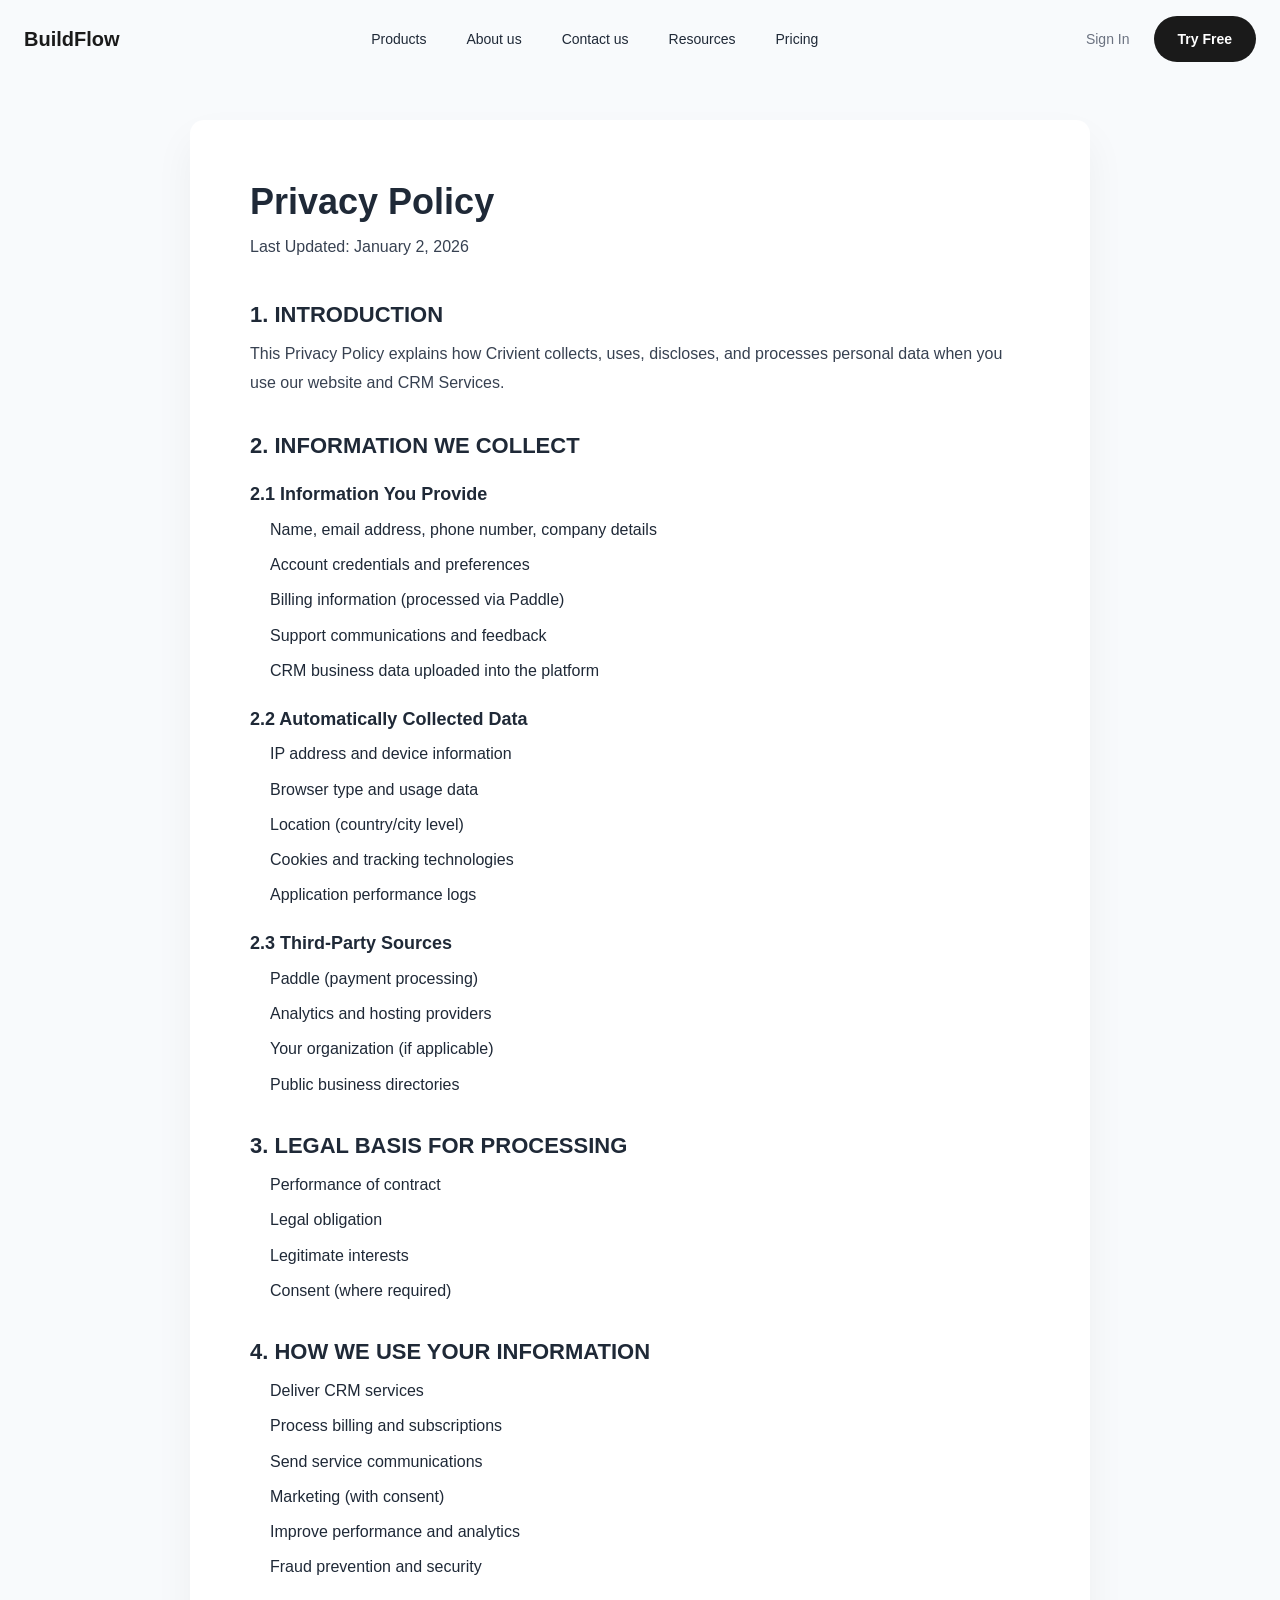
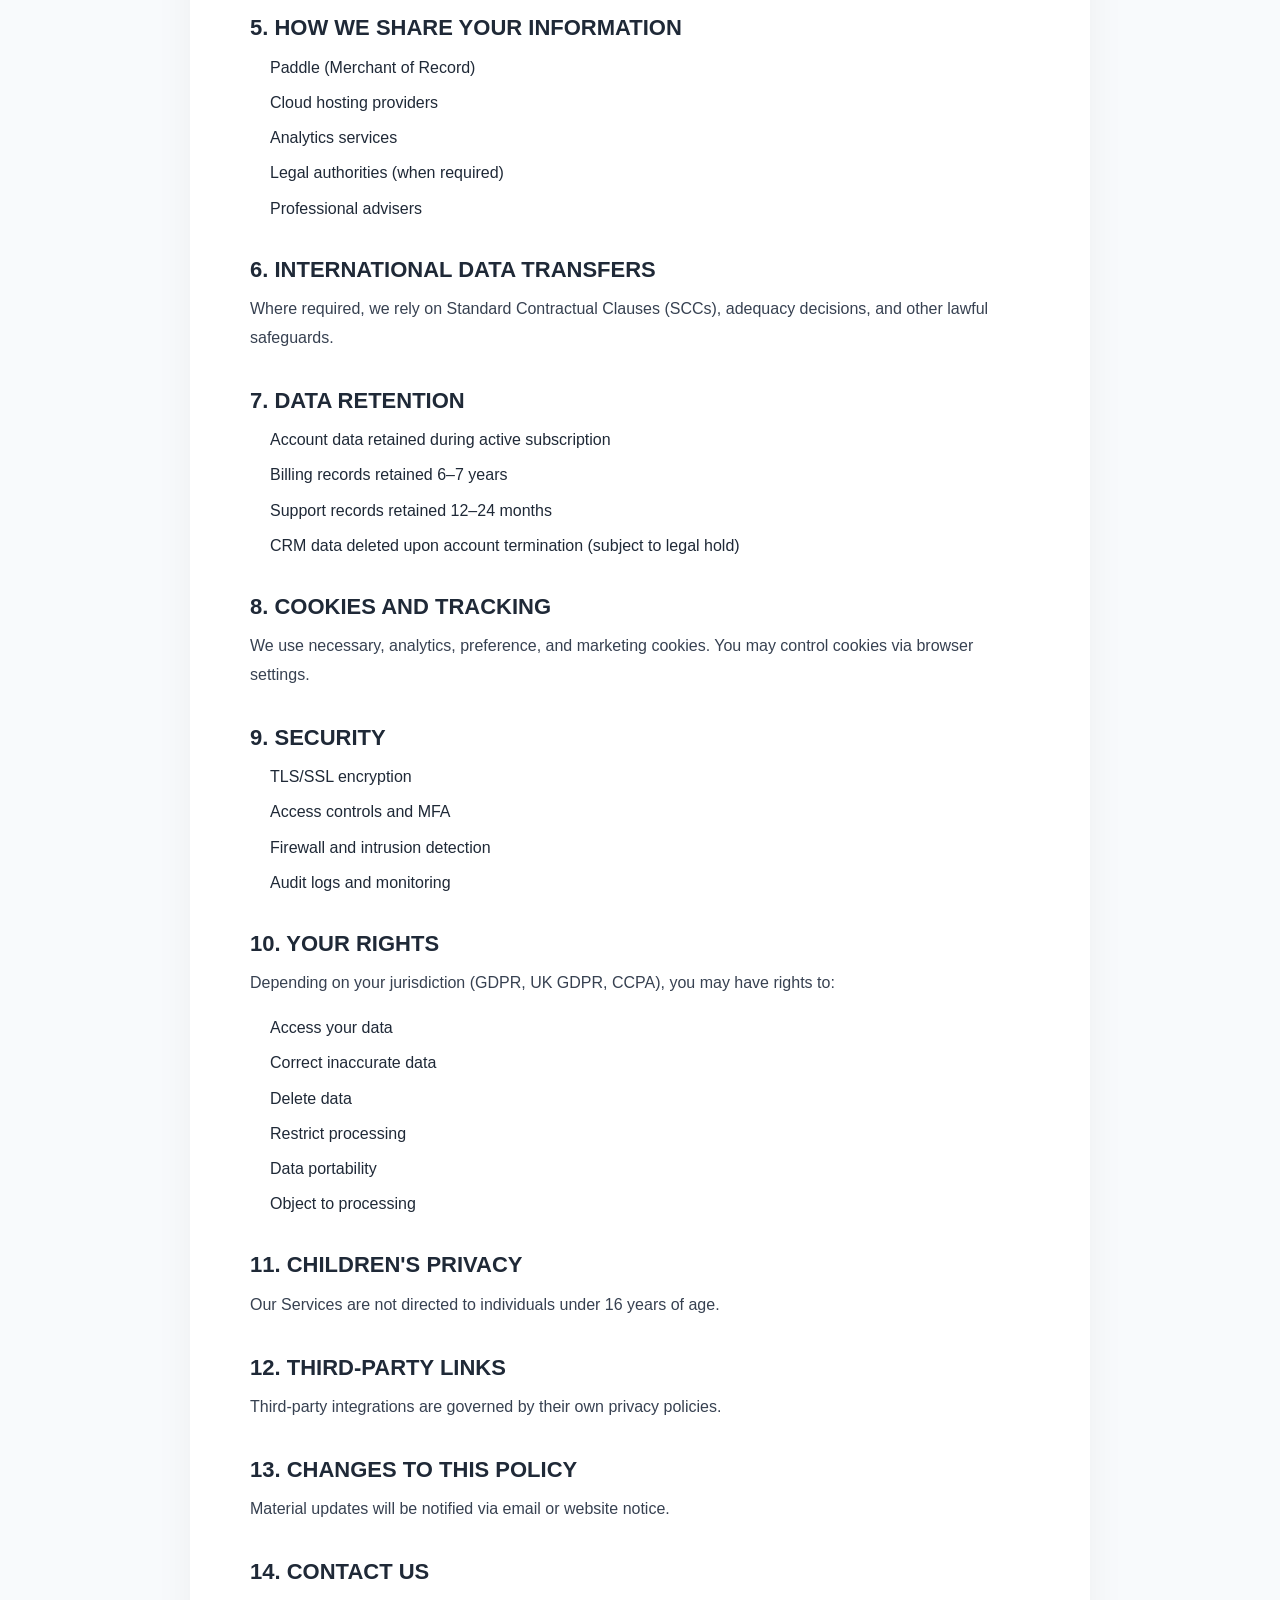
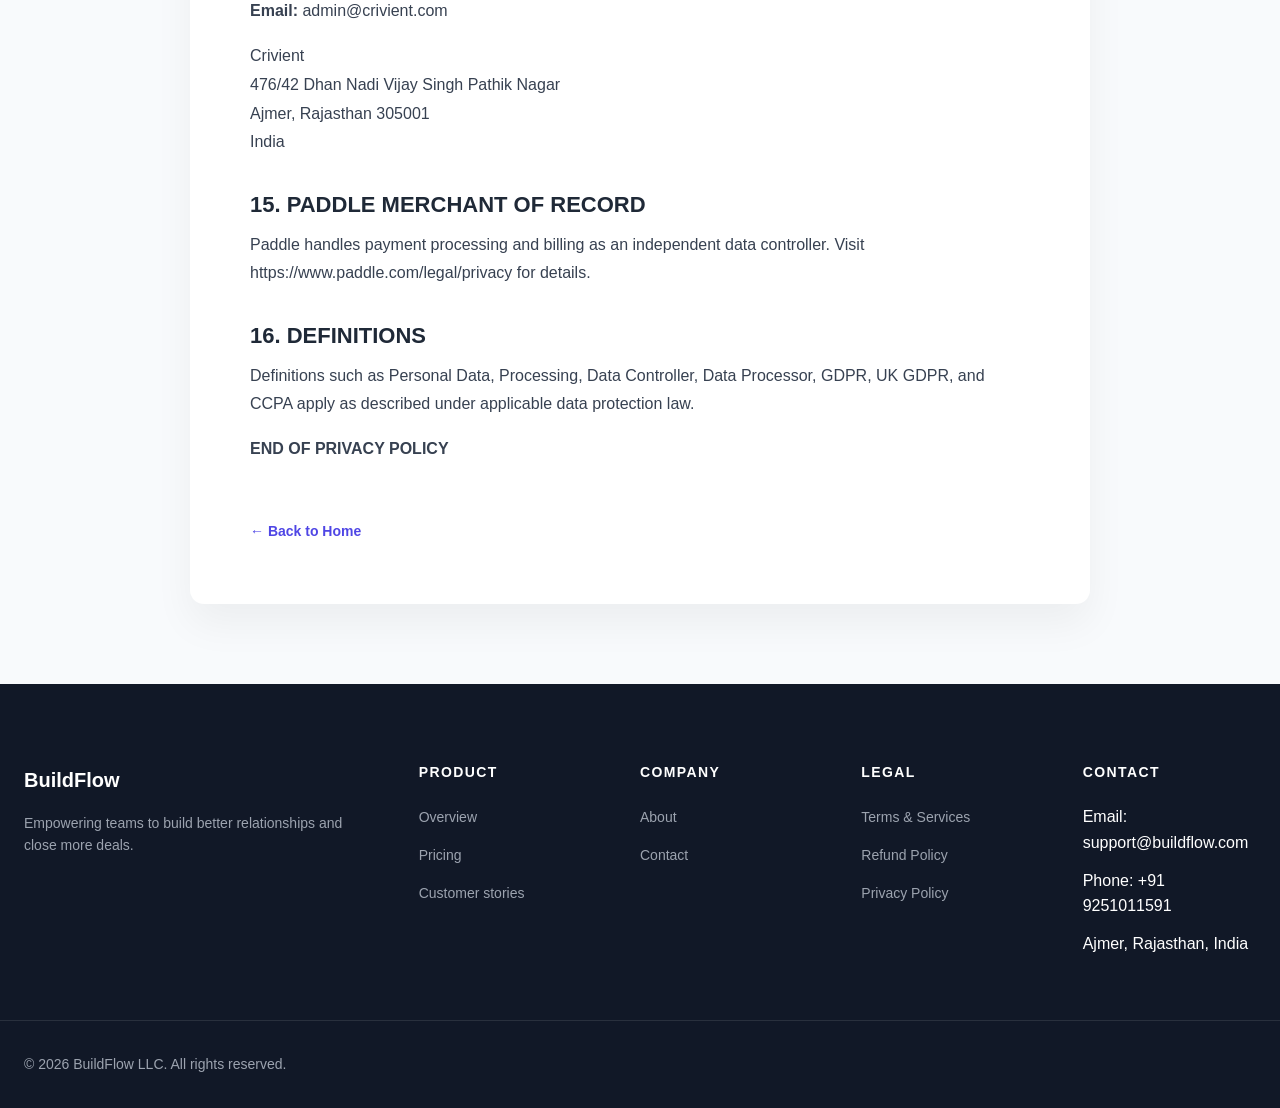
==== commit a7333583: "Add files via upload" ====
--- a/privacy.html
+++ b/privacy.html
@@ -225,7 +225,7 @@
     <div class="footer-links">
       <h4>Contact</h4>
       <ul>
-        <li>Email: support@crivient.com</li>
+        <li>Email: support@buildflow.com</li>
         <li>Phone: +91 9251011591</li>
         <li>Ajmer, Rajasthan, India</li>
       </ul>
@@ -234,7 +234,7 @@
   </div>
 
   <div class="footer-bottom container">
-    <p>© 2026 Crivient LLC. All rights reserved.</p>
+    <p>© 2026 BuildFlow LLC. All rights reserved.</p>
     
   </div>
 </footer>
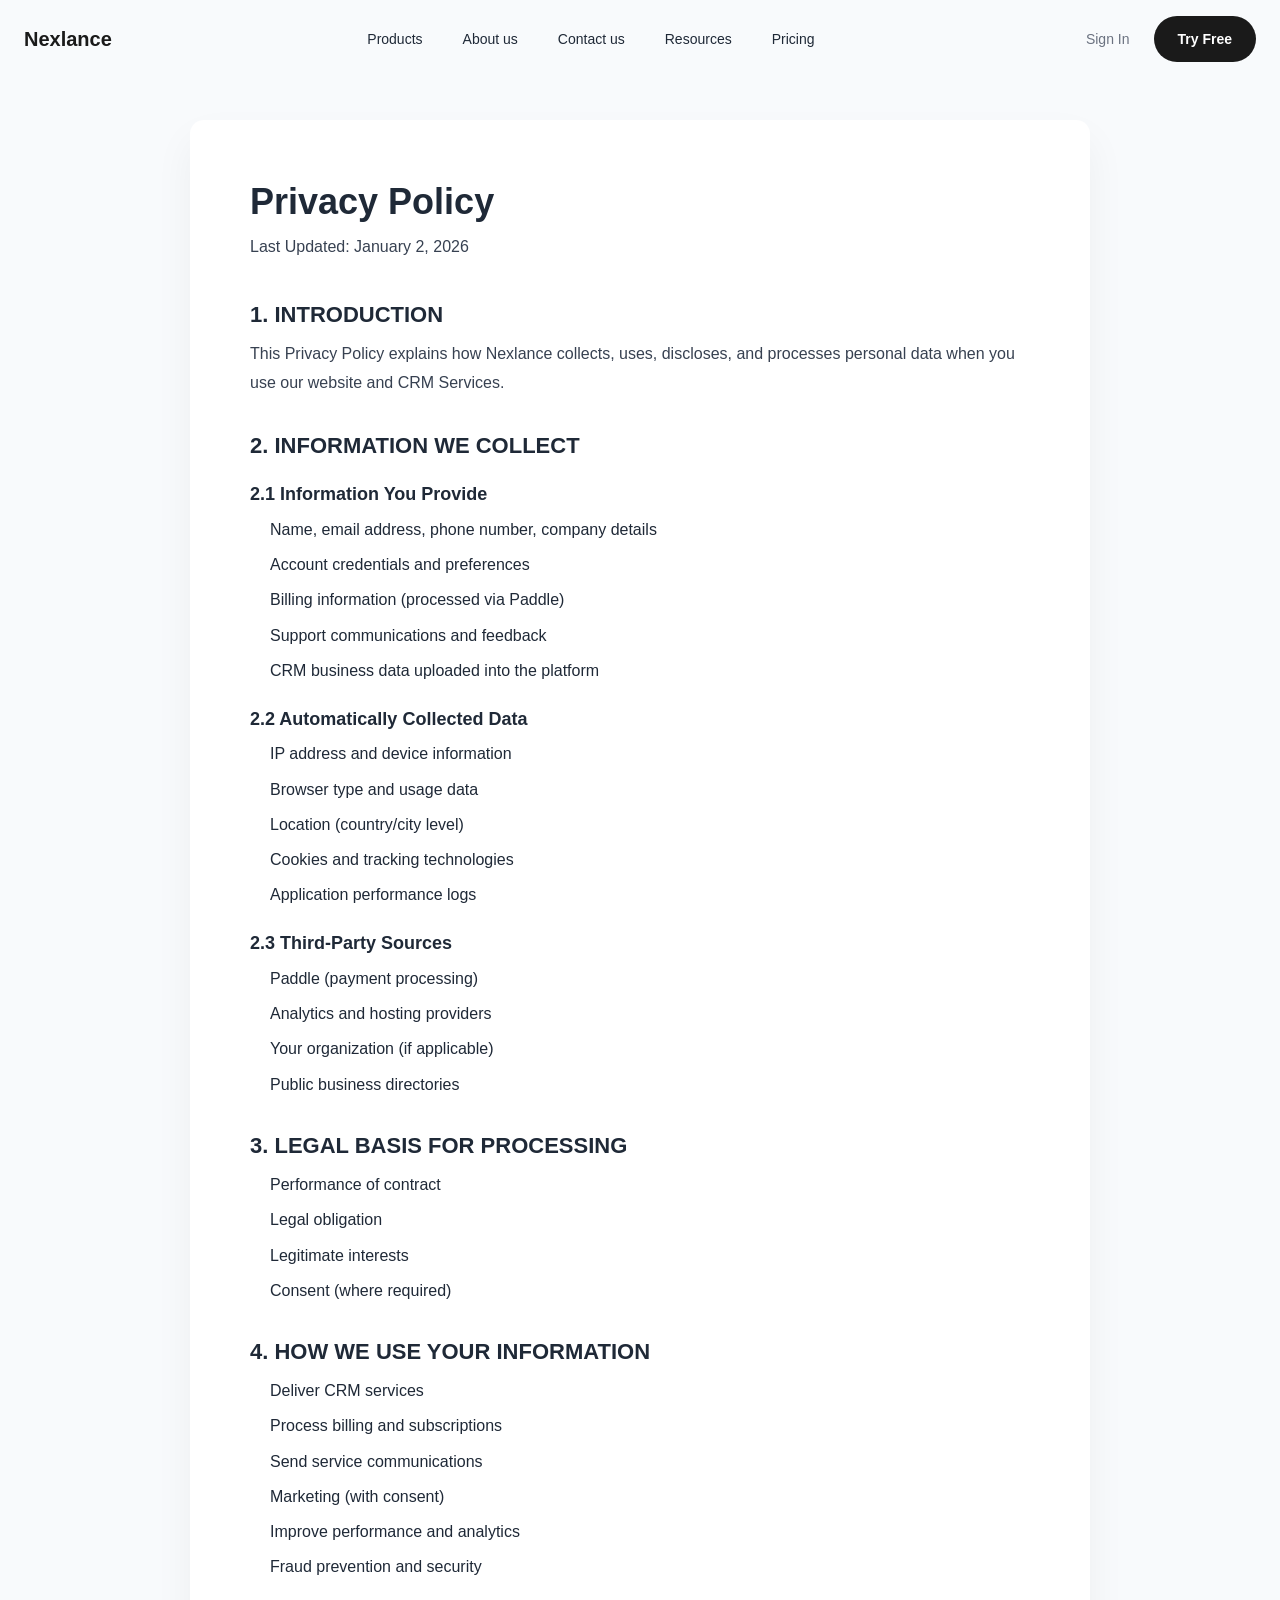
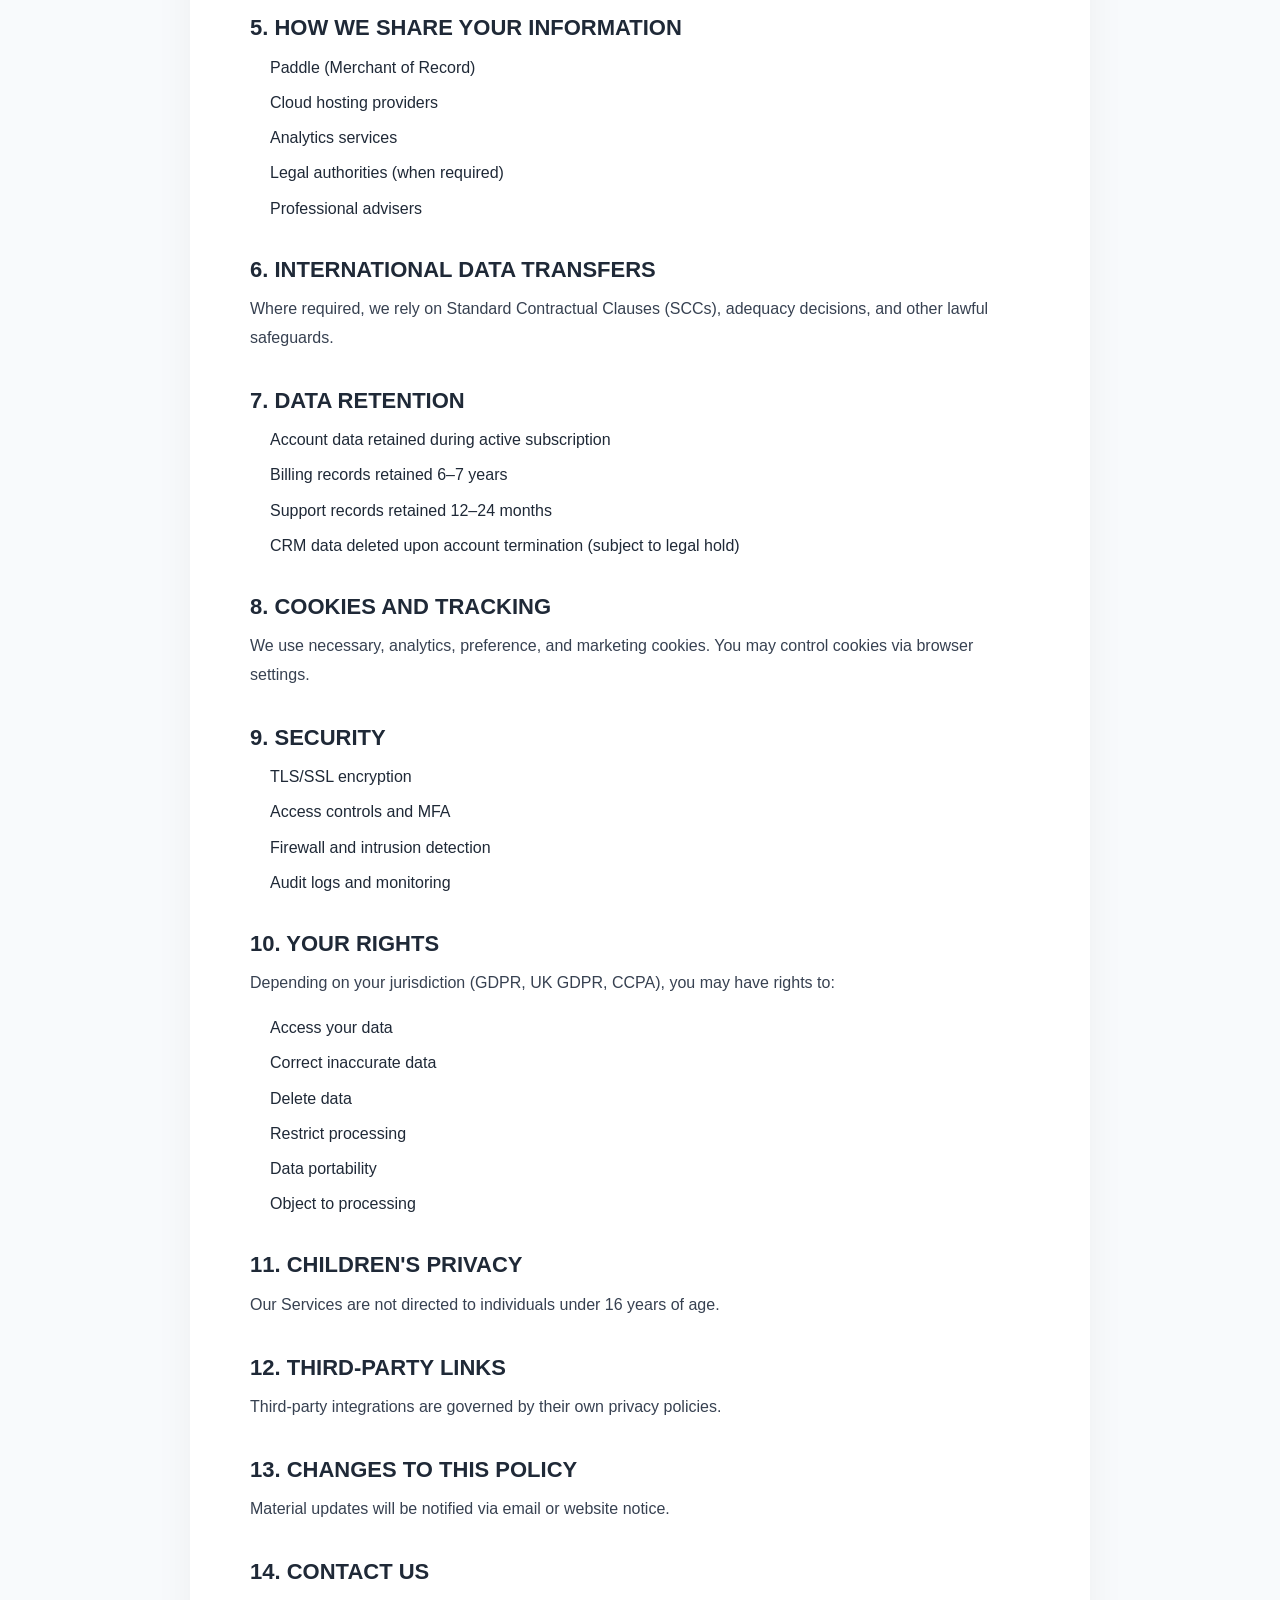
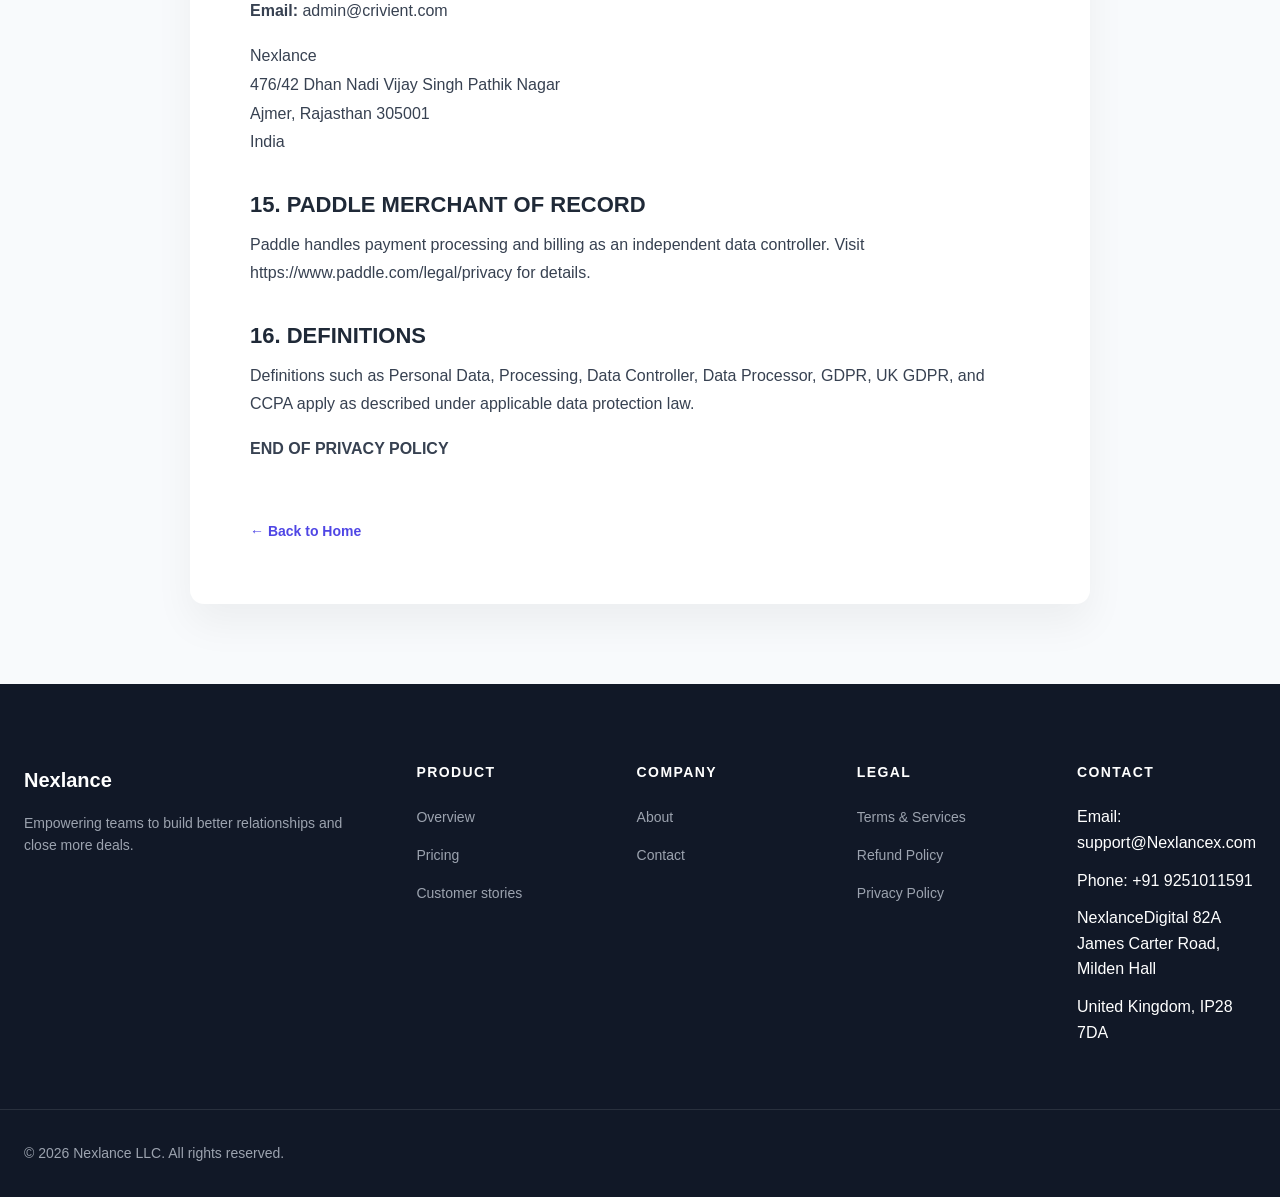
==== commit 15288839: "Add files via upload" ====
--- a/privacy.html
+++ b/privacy.html
@@ -2,7 +2,7 @@
 <html lang="en">
 <head>
     <meta charset="UTF-8">
-    <title>Privacy Policy | BuildFlow</title>
+    <title>Privacy Policy | Nexlance</title>
     <meta name="viewport" content="width=device-width, initial-scale=1.0">
     <link rel="stylesheet" href="styles.css">
 </head>
@@ -12,7 +12,7 @@
 <!-- ================= NAVBAR ================= -->
 <header class="navbar">
   <div class="nav-container">
-    <div class="logo">BuildFlow</div>
+    <div class="logo">Nexlance</div>
 
     <nav class="nav-menu">
       <div class="nav-item"><a href="#">Products</a></div>
@@ -41,7 +41,7 @@
 
     <h2>1. INTRODUCTION</h2>
     <p>
-      This Privacy Policy explains how Crivient collects, uses, discloses,
+      This Privacy Policy explains how Nexlance collects, uses, discloses,
       and processes personal data when you use our website and CRM Services.
     </p>
 
@@ -159,7 +159,7 @@
     <h2>14. CONTACT US</h2>
     <p><strong>Email:</strong> admin@crivient.com</p>
     <p>
-      Crivient<br>
+     Nexlance<br>
       476/42 Dhan Nadi Vijay Singh Pathik Nagar<br>
       Ajmer, Rajasthan 305001<br>
       India
@@ -192,7 +192,7 @@
   <div class="container footer-grid">
 
     <div class="footer-brand">
-      <div class="logo">BuildFlow</div>
+      <div class="logo">Nexlance</div>
       <p>Empowering teams to build better relationships and close more deals.</p>
     </div>
 
@@ -225,16 +225,17 @@
     <div class="footer-links">
       <h4>Contact</h4>
       <ul>
-        <li>Email: support@buildflow.com</li>
+        <li>Email: support@Nexlancex.com</li>
         <li>Phone: +91 9251011591</li>
-        <li>Ajmer, Rajasthan, India</li>
+        <li>NexlanceDigital 82A James Carter Road, Milden Hall</li>
+        <li> United Kingdom, IP28 7DA </li>
       </ul>
     </div>
 
   </div>
 
   <div class="footer-bottom container">
-    <p>© 2026 BuildFlow LLC. All rights reserved.</p>
+    <p>© 2026 Nexlance LLC. All rights reserved.</p>
     
   </div>
 </footer>
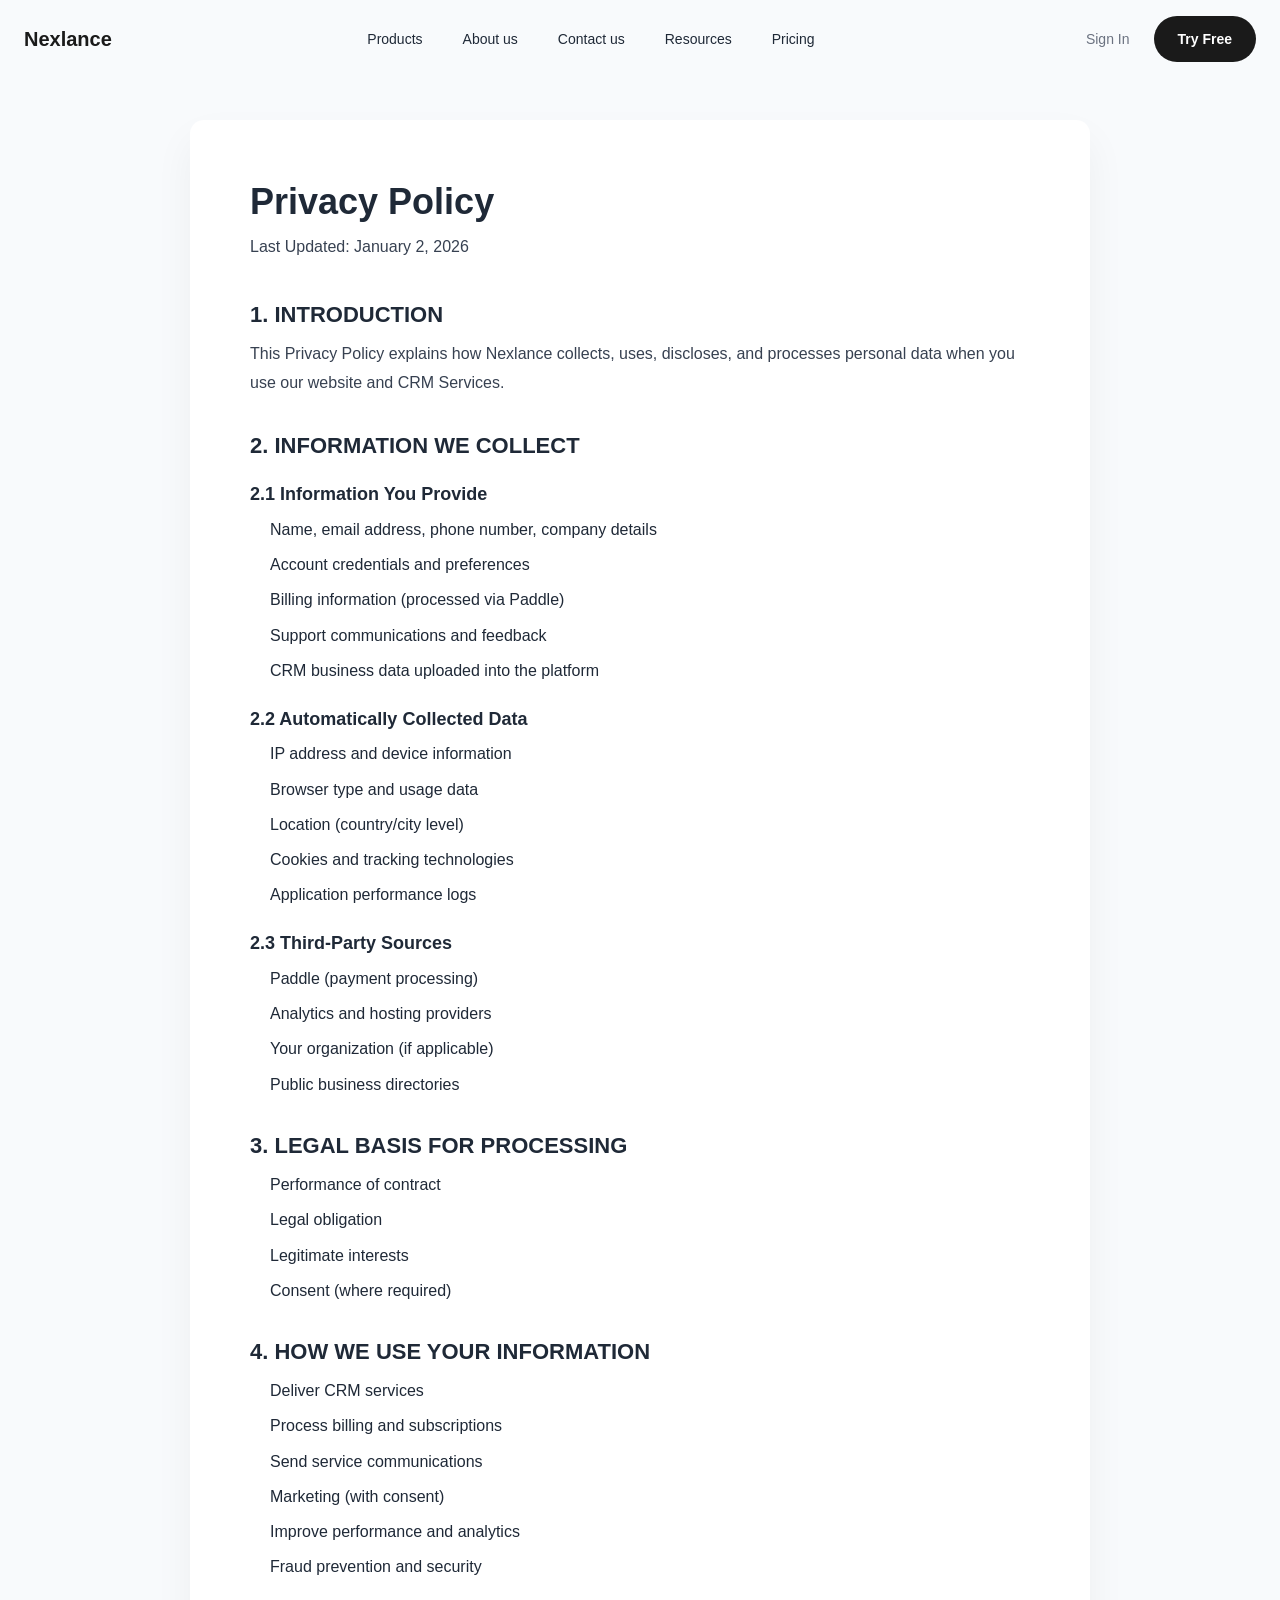
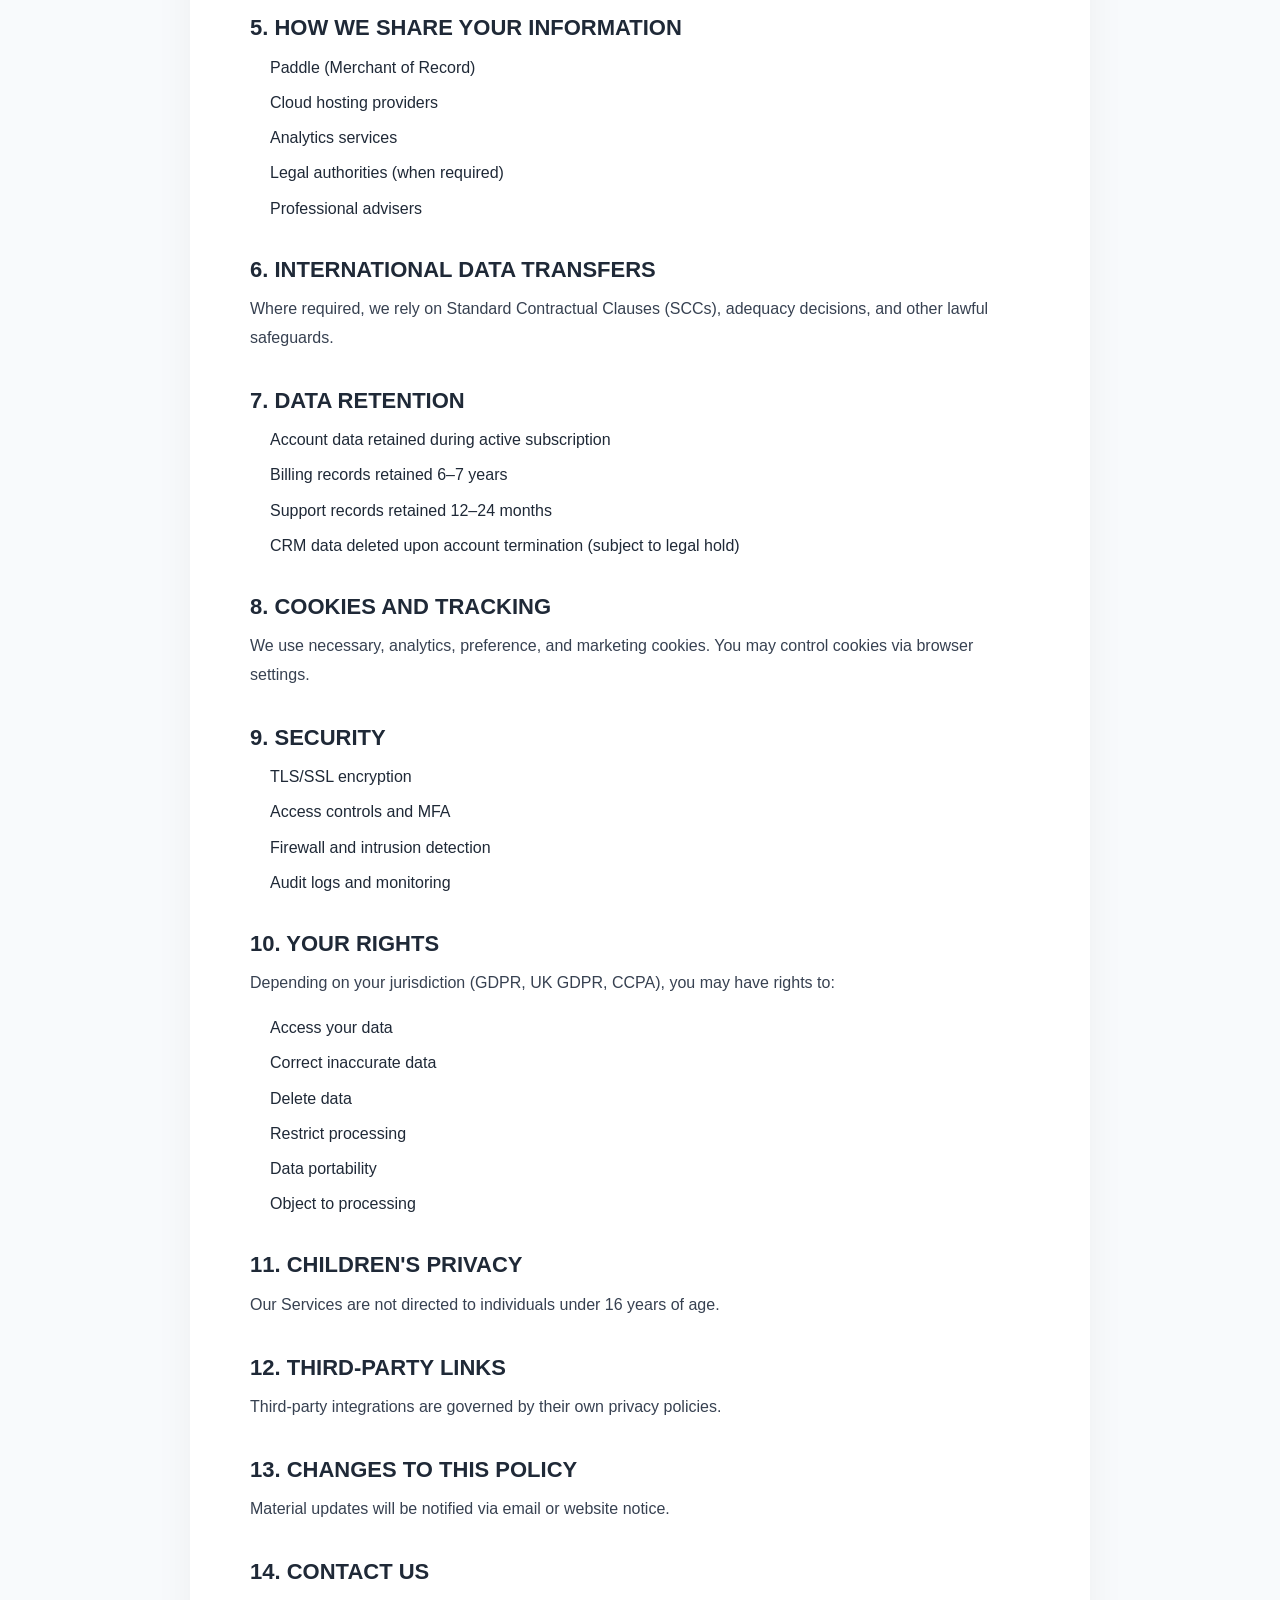
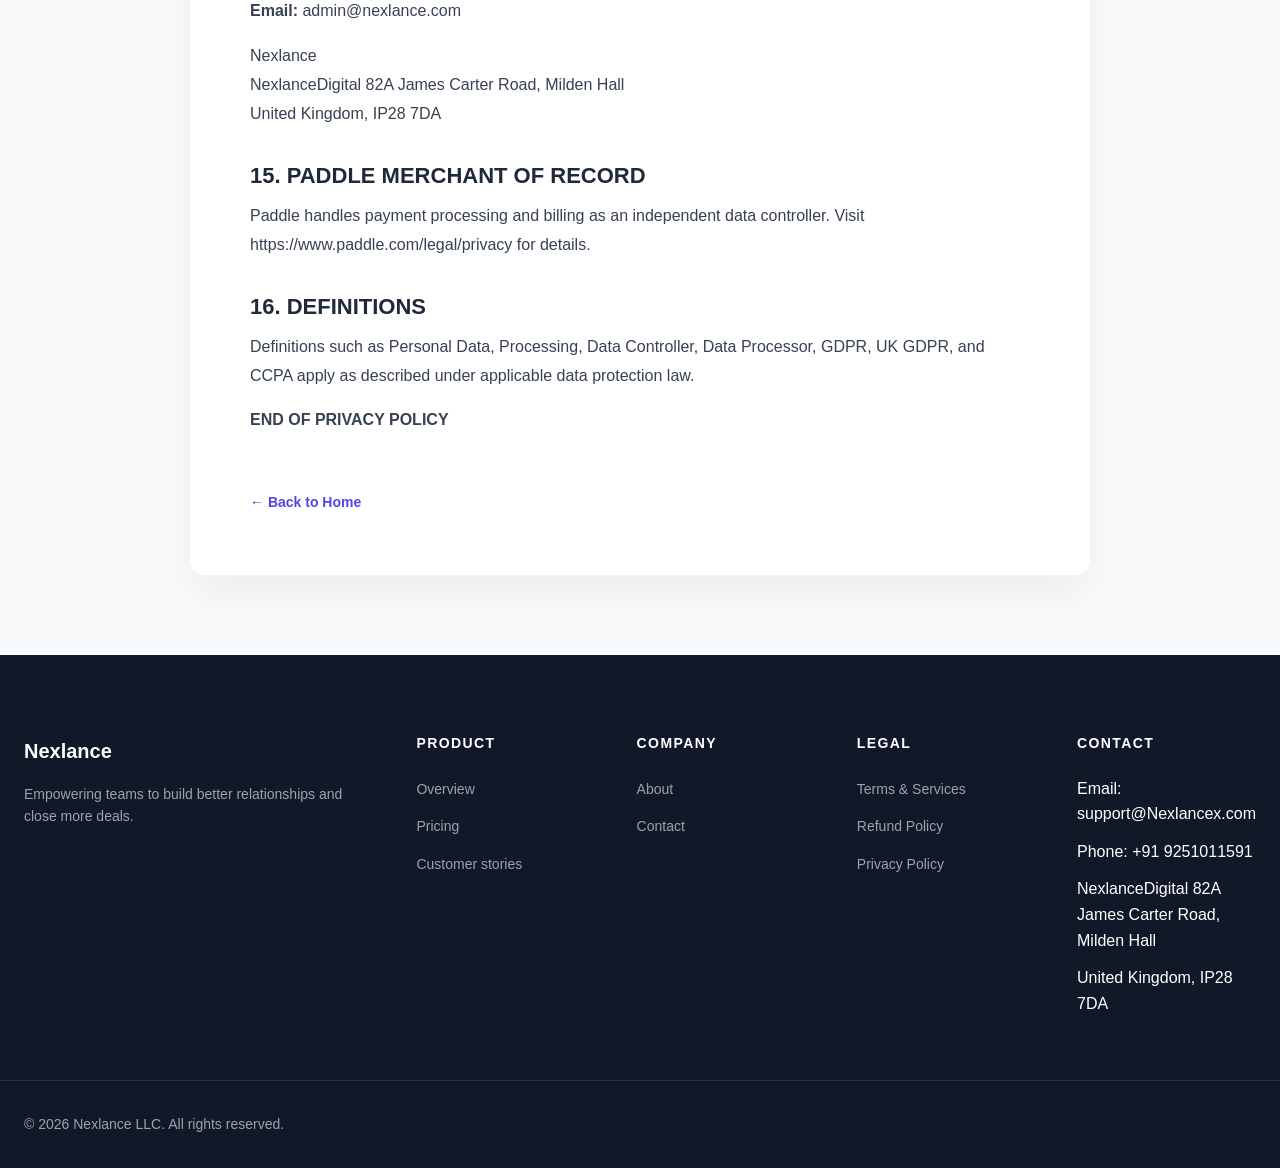
==== commit 3204c24f: "Add files via upload" ====
--- a/privacy.html
+++ b/privacy.html
@@ -157,13 +157,11 @@
     </p>
 
     <h2>14. CONTACT US</h2>
-    <p><strong>Email:</strong> admin@crivient.com</p>
+    <p><strong>Email:</strong> admin@nexlance.com</p>
     <p>
      Nexlance<br>
-      476/42 Dhan Nadi Vijay Singh Pathik Nagar<br>
-      Ajmer, Rajasthan 305001<br>
-      India
-    </p>
+      NexlanceDigital 82A James Carter Road, Milden Hall<br>
+         United Kingdom, IP28 7DA</p>
 
     <h2>15. PADDLE MERCHANT OF RECORD</h2>
     <p>
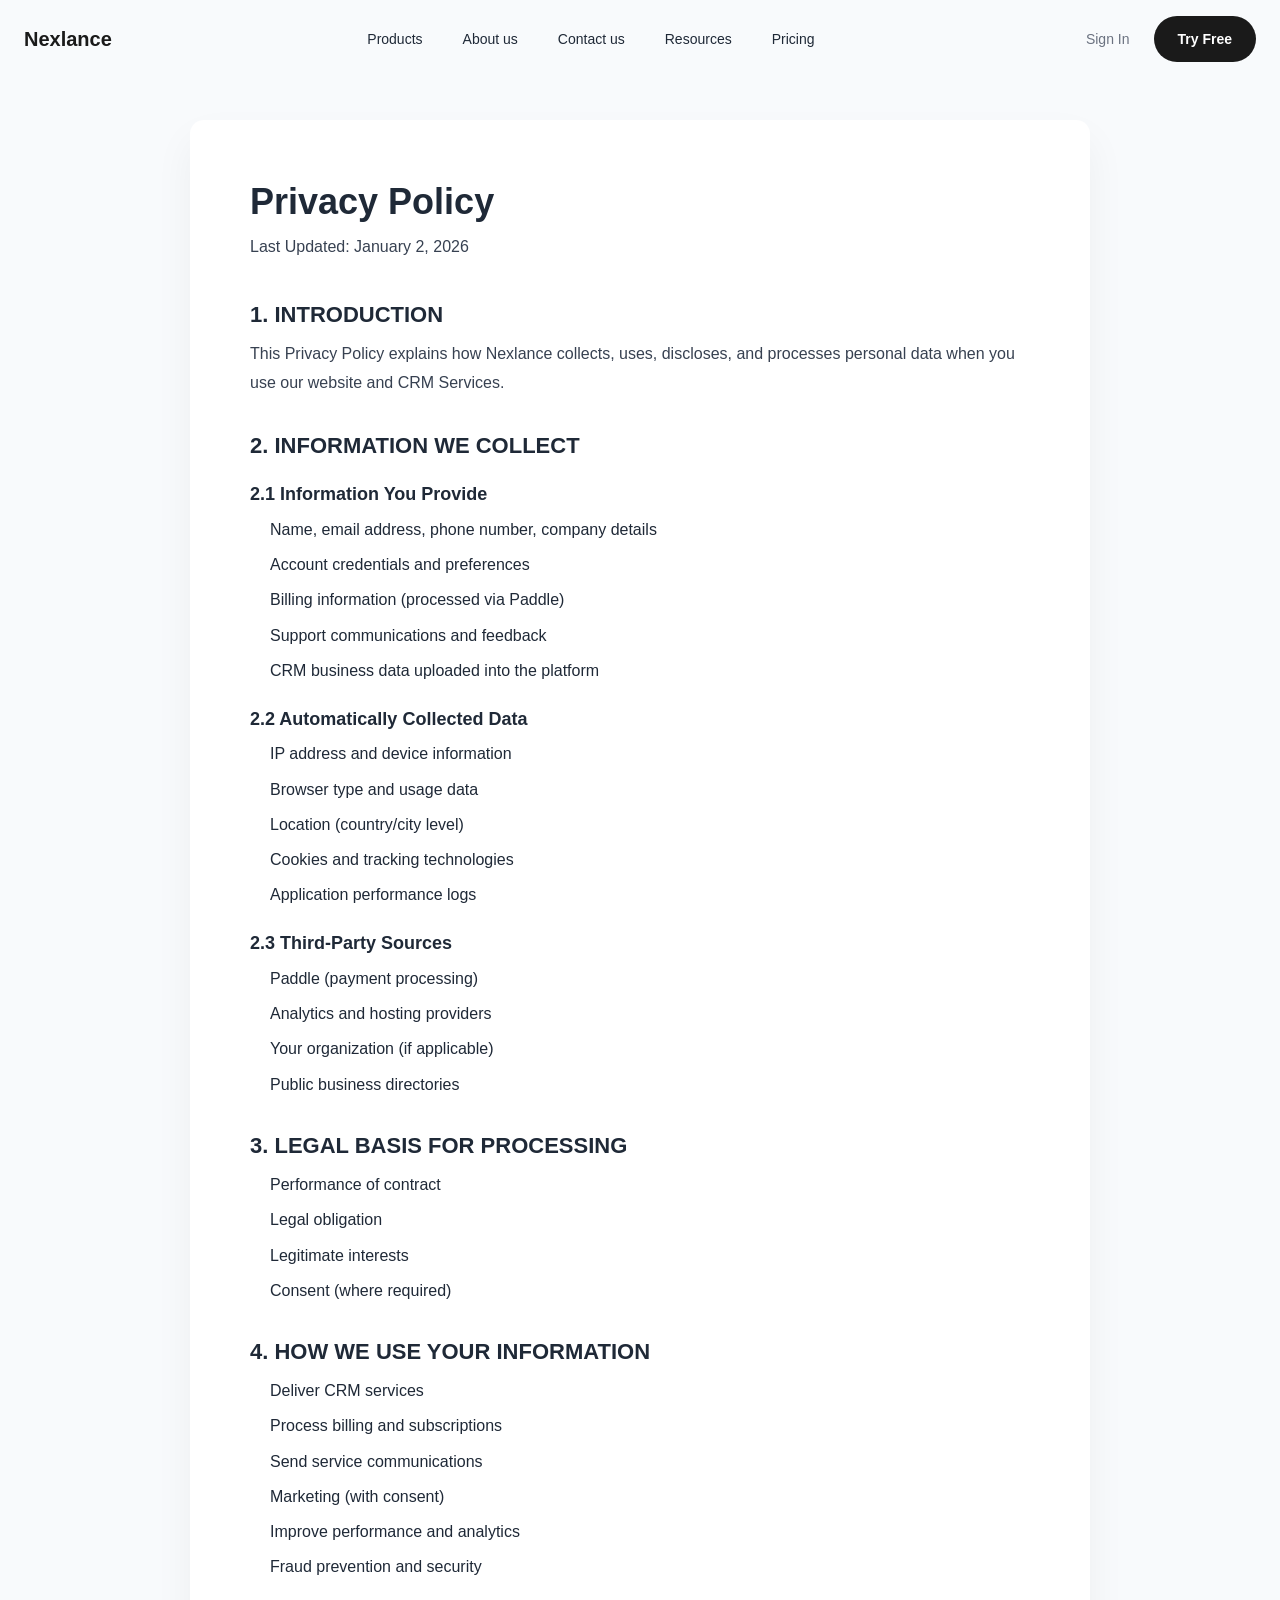
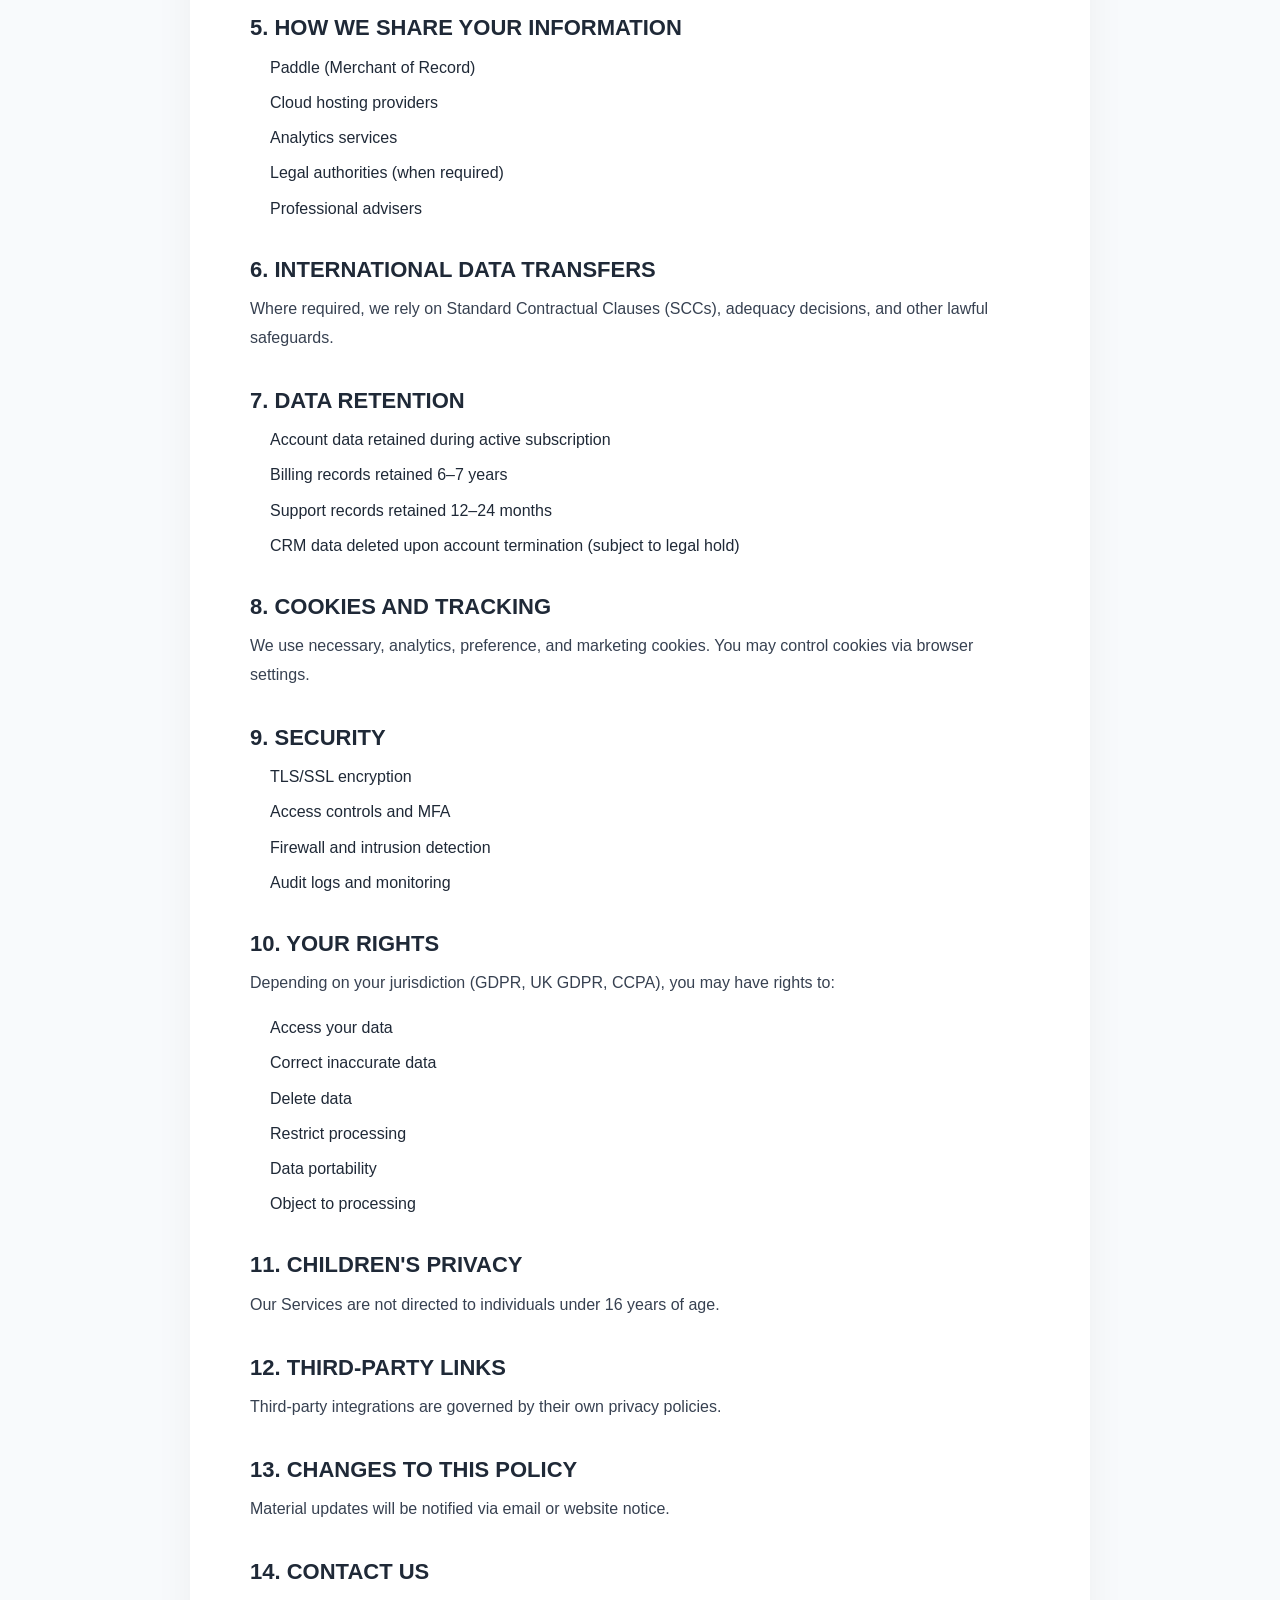
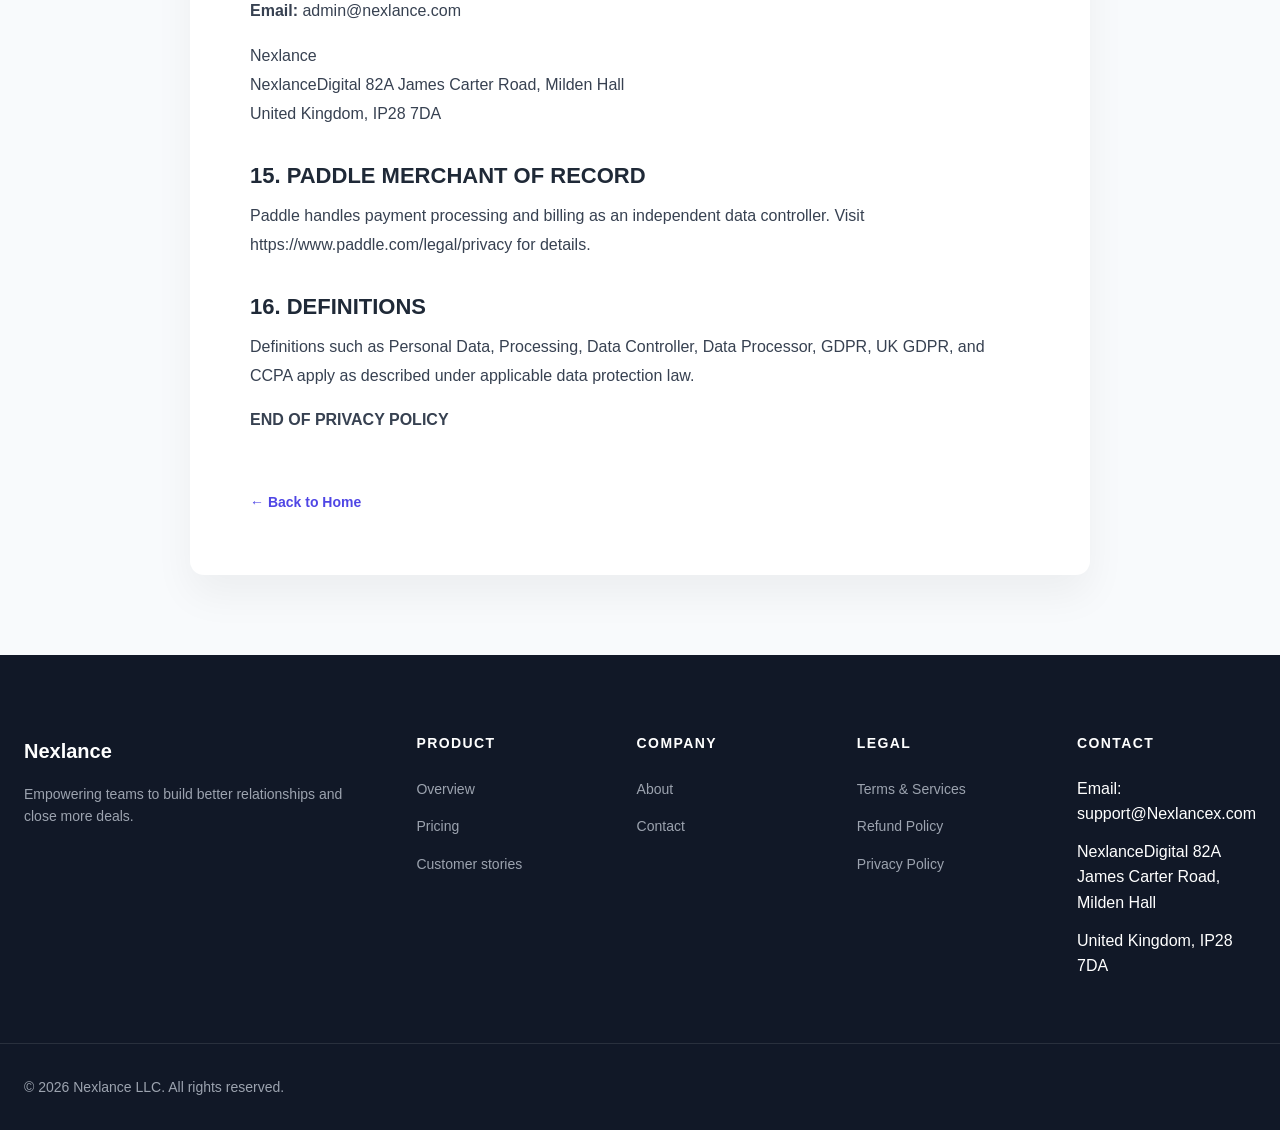
==== commit b1024382: "Add files via upload" ====
--- a/privacy.html
+++ b/privacy.html
@@ -224,7 +224,6 @@
       <h4>Contact</h4>
       <ul>
         <li>Email: support@Nexlancex.com</li>
-        <li>Phone: +91 9251011591</li>
         <li>NexlanceDigital 82A James Carter Road, Milden Hall</li>
         <li> United Kingdom, IP28 7DA </li>
       </ul>
